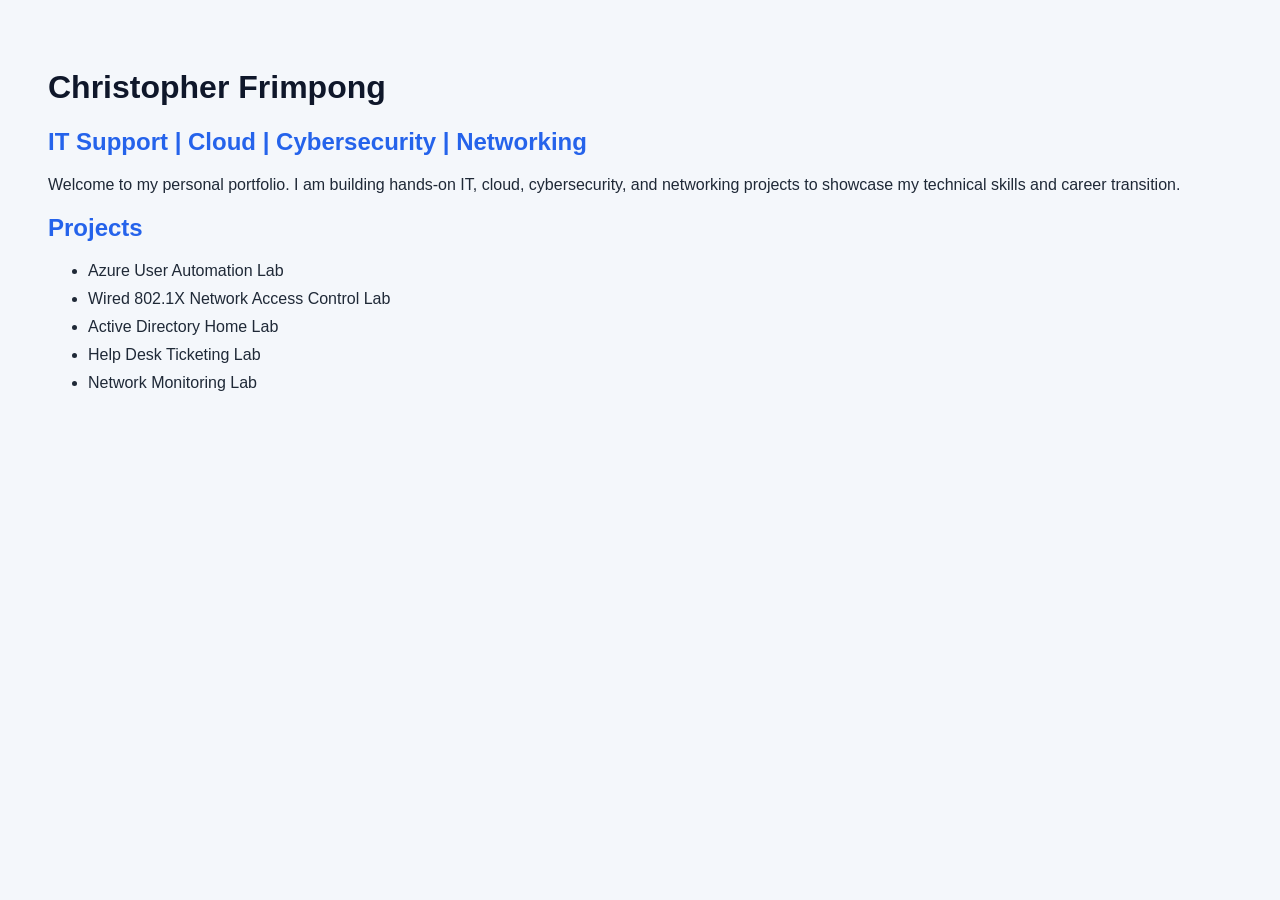
==== index.html @ eb7c1d93 "Initial portfolio website" ====
<!DOCTYPE html>
<html>
<head>
  <title>Christopher Frimpong | IT & Cybersecurity Portfolio</title>
  <link rel="stylesheet" href="style.css">
</head>
<body>
  <h1>Christopher Frimpong</h1>
  <h2>IT Support | Cloud | Cybersecurity | Networking</h2>

  <p>
    Welcome to my personal portfolio. I am building hands-on IT, cloud, cybersecurity,
    and networking projects to showcase my technical skills and career transition.
  </p>

  <h2>Projects</h2>

  <ul>
    <li>Azure User Automation Lab</li>
    <li>Wired 802.1X Network Access Control Lab</li>
    <li>Active Directory Home Lab</li>
    <li>Help Desk Ticketing Lab</li>
    <li>Network Monitoring Lab</li>
  </ul>
</body>
</html>
---- style.css ----
body {
  font-family: Arial, sans-serif;
  background: #f4f7fb;
  color: #1f2937;
  padding: 40px;
}

h1 {
  color: #0f172a;
}

h2 {
  color: #2563eb;
}

li {
  margin: 10px 0;
}
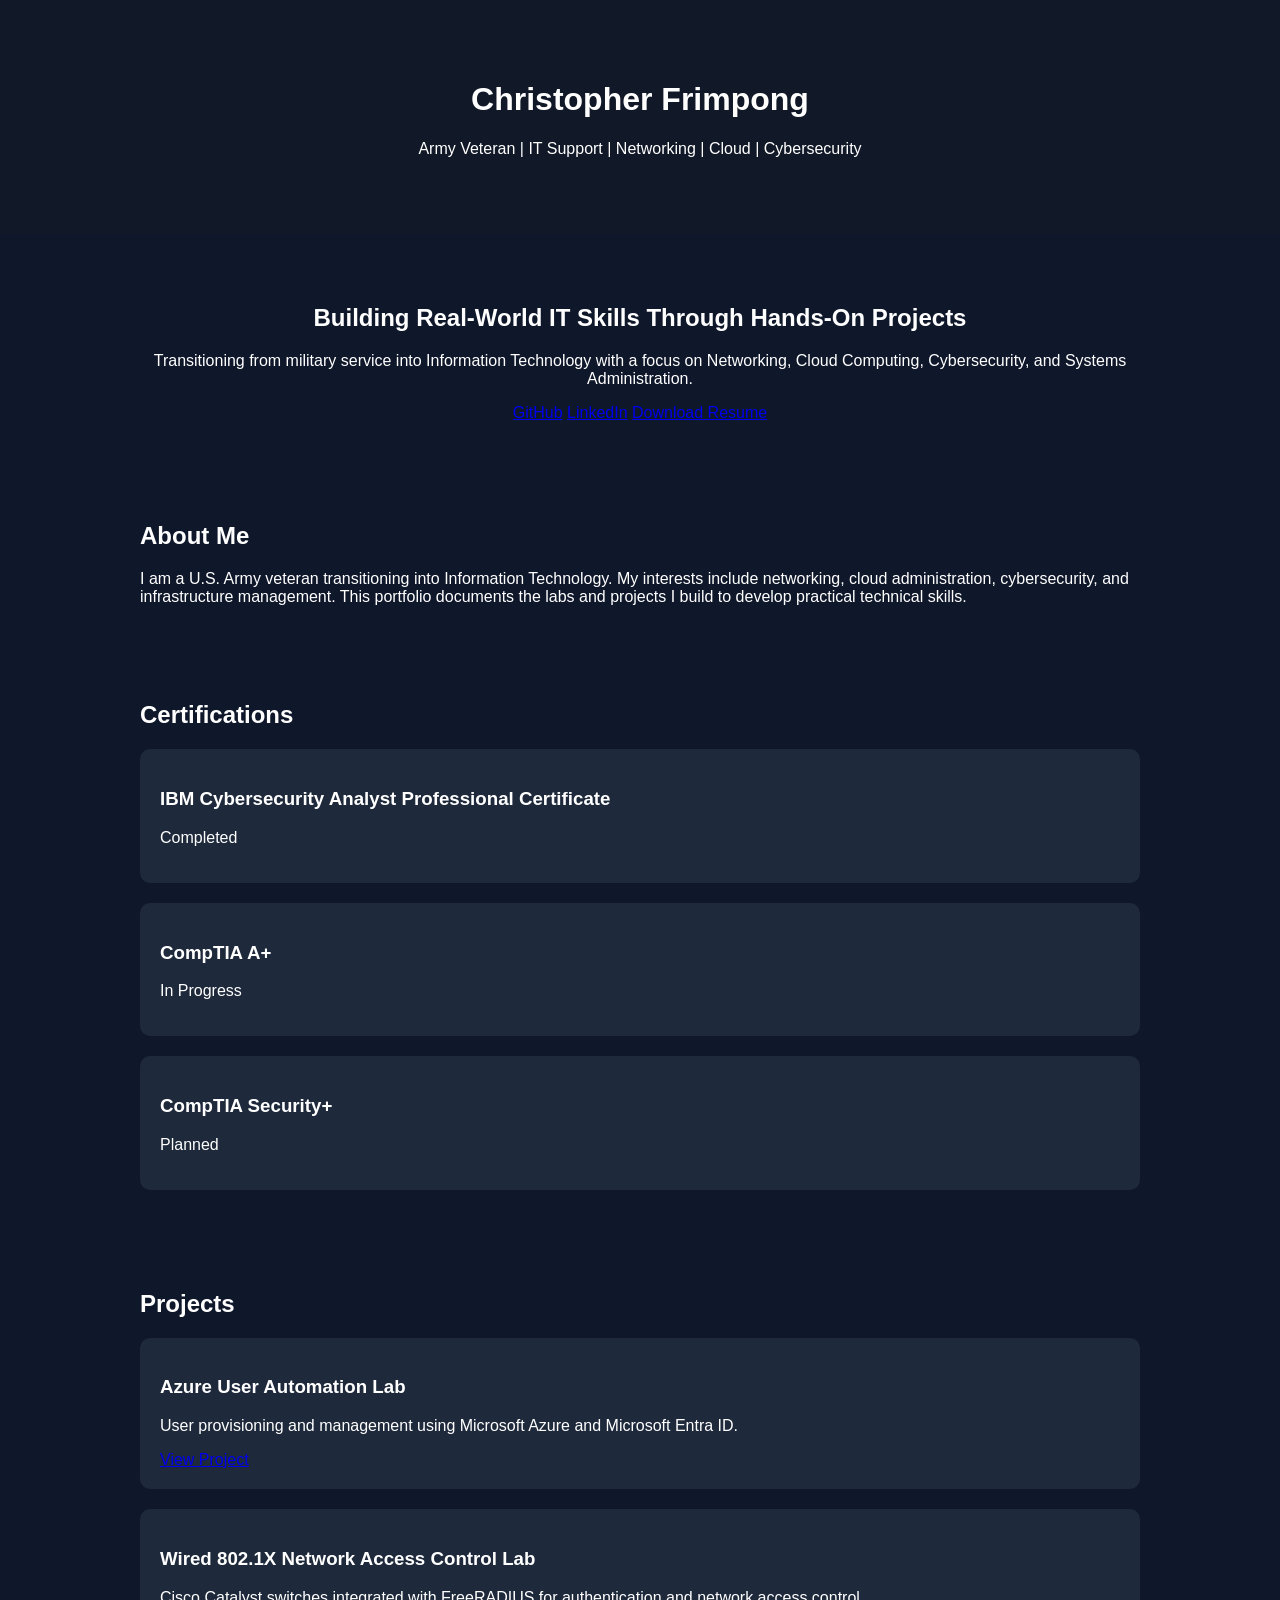
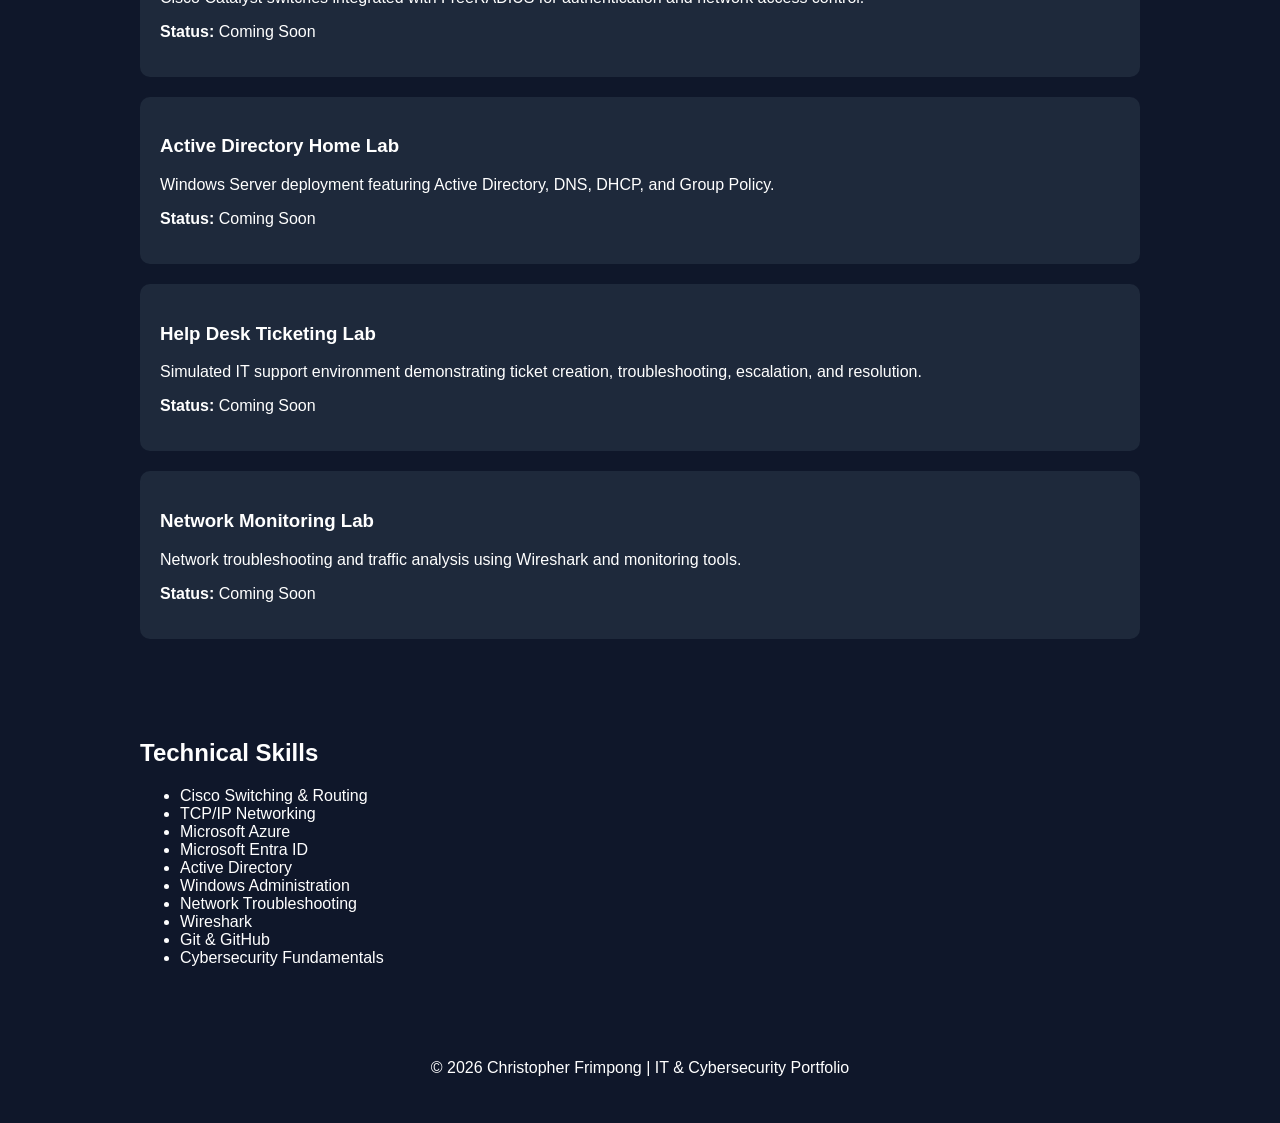
==== commit d6b006fe: "Add Azure User Automation project page" ====
--- a/index.html
+++ b/index.html
@@ -1,26 +1,129 @@
 <!DOCTYPE html>
-<html>
+<html lang="en">
 <head>
-  <title>Christopher Frimpong | IT & Cybersecurity Portfolio</title>
-  <link rel="stylesheet" href="style.css">
+    <meta charset="UTF-8">
+    <meta name="viewport" content="width=device-width, initial-scale=1.0">
+    <title>Christopher Frimpong | IT & Cybersecurity Portfolio</title>
+    <link rel="stylesheet" href="style.css">
 </head>
 <body>
-  <h1>Christopher Frimpong</h1>
-  <h2>IT Support | Cloud | Cybersecurity | Networking</h2>
 
-  <p>
-    Welcome to my personal portfolio. I am building hands-on IT, cloud, cybersecurity,
-    and networking projects to showcase my technical skills and career transition.
-  </p>
+    <header>
+        <h1>Christopher Frimpong</h1>
+        <p>Army Veteran | IT Support | Networking | Cloud | Cybersecurity</p>
+    </header>
 
-  <h2>Projects</h2>
+    <section class="hero">
+        <h2>Building Real-World IT Skills Through Hands-On Projects</h2>
+        <p>
+            Transitioning from military service into Information Technology with a focus on
+            Networking, Cloud Computing, Cybersecurity, and Systems Administration.
+        </p>
 
-  <ul>
-    <li>Azure User Automation Lab</li>
-    <li>Wired 802.1X Network Access Control Lab</li>
-    <li>Active Directory Home Lab</li>
-    <li>Help Desk Ticketing Lab</li>
-    <li>Network Monitoring Lab</li>
-  </ul>
+        <div class="buttons">
+            <a href="https://github.com/Kwamefrimpongc1" target="_blank">GitHub</a>
+            <a href="#">LinkedIn</a>
+            <a href="#">Download Resume</a>
+        </div>
+    </section>
+
+    <section>
+        <h2>About Me</h2>
+        <p>
+            I am a U.S. Army veteran transitioning into Information Technology.
+            My interests include networking, cloud administration, cybersecurity,
+            and infrastructure management. This portfolio documents the labs and
+            projects I build to develop practical technical skills.
+        </p>
+    </section>
+
+    <section>
+        <h2>Certifications</h2>
+
+        <div class="card">
+            <h3>IBM Cybersecurity Analyst Professional Certificate</h3>
+            <p>Completed</p>
+        </div>
+
+        <div class="card">
+            <h3>CompTIA A+</h3>
+            <p>In Progress</p>
+        </div>
+
+        <div class="card">
+            <h3>CompTIA Security+</h3>
+            <p>Planned</p>
+        </div>
+    </section>
+
+    <section>
+        <h2>Projects</h2>
+
+        <div class="card">
+            <h3>Azure User Automation Lab</h3>
+            <p>
+                User provisioning and management using Microsoft Azure and Microsoft Entra ID.
+            </p>
+            <a href="projects/azure-user-automation.html">View Project</a>
+        </div>
+
+        <div class="card">
+            <h3>Wired 802.1X Network Access Control Lab</h3>
+            <p>
+                Cisco Catalyst switches integrated with FreeRADIUS for authentication
+                and network access control.
+            </p>
+            <p><strong>Status:</strong> Coming Soon</p>
+        </div>
+
+        <div class="card">
+            <h3>Active Directory Home Lab</h3>
+            <p>
+                Windows Server deployment featuring Active Directory, DNS,
+                DHCP, and Group Policy.
+            </p>
+            <p><strong>Status:</strong> Coming Soon</p>
+        </div>
+
+        <div class="card">
+            <h3>Help Desk Ticketing Lab</h3>
+            <p>
+                Simulated IT support environment demonstrating ticket
+                creation, troubleshooting, escalation, and resolution.
+            </p>
+            <p><strong>Status:</strong> Coming Soon</p>
+        </div>
+
+        <div class="card">
+            <h3>Network Monitoring Lab</h3>
+            <p>
+                Network troubleshooting and traffic analysis using Wireshark
+                and monitoring tools.
+            </p>
+            <p><strong>Status:</strong> Coming Soon</p>
+        </div>
+    </section>
+
+    <section>
+        <h2>Technical Skills</h2>
+
+        <ul>
+            <li>Cisco Switching & Routing</li>
+            <li>TCP/IP Networking</li>
+            <li>Microsoft Azure</li>
+            <li>Microsoft Entra ID</li>
+            <li>Active Directory</li>
+            <li>Windows Administration</li>
+            <li>Network Troubleshooting</li>
+            <li>Wireshark</li>
+            <li>Git & GitHub</li>
+            <li>Cybersecurity Fundamentals</li>
+        </ul>
+    </section>
+
+    <footer>
+        <p>© 2026 Christopher Frimpong | IT & Cybersecurity Portfolio</p>
+    </footer>
+
 </body>
-</html>
+</html>
--- a/style.css
+++ b/style.css
@@ -1,18 +1,35 @@
 body {
+  margin: 0;
   font-family: Arial, sans-serif;
-  background: #f4f7fb;
-  color: #1f2937;
-  padding: 40px;
+  background: #0f172a;
+  color: white;
 }
 
-h1 {
-  color: #0f172a;
+header {
+  text-align: center;
+  padding: 60px 20px;
+  background: #111827;
 }
 
-h2 {
-  color: #2563eb;
+.hero {
+  text-align: center;
+  padding: 50px 20px;
 }
 
-li {
-  margin: 10px 0;
+section {
+  max-width: 1000px;
+  margin: auto;
+  padding: 30px;
+}
+
+.card {
+  background: #1e293b;
+  padding: 20px;
+  margin: 20px 0;
+  border-radius: 10px;
+}
+
+footer {
+  text-align: center;
+  padding: 30px;
 }
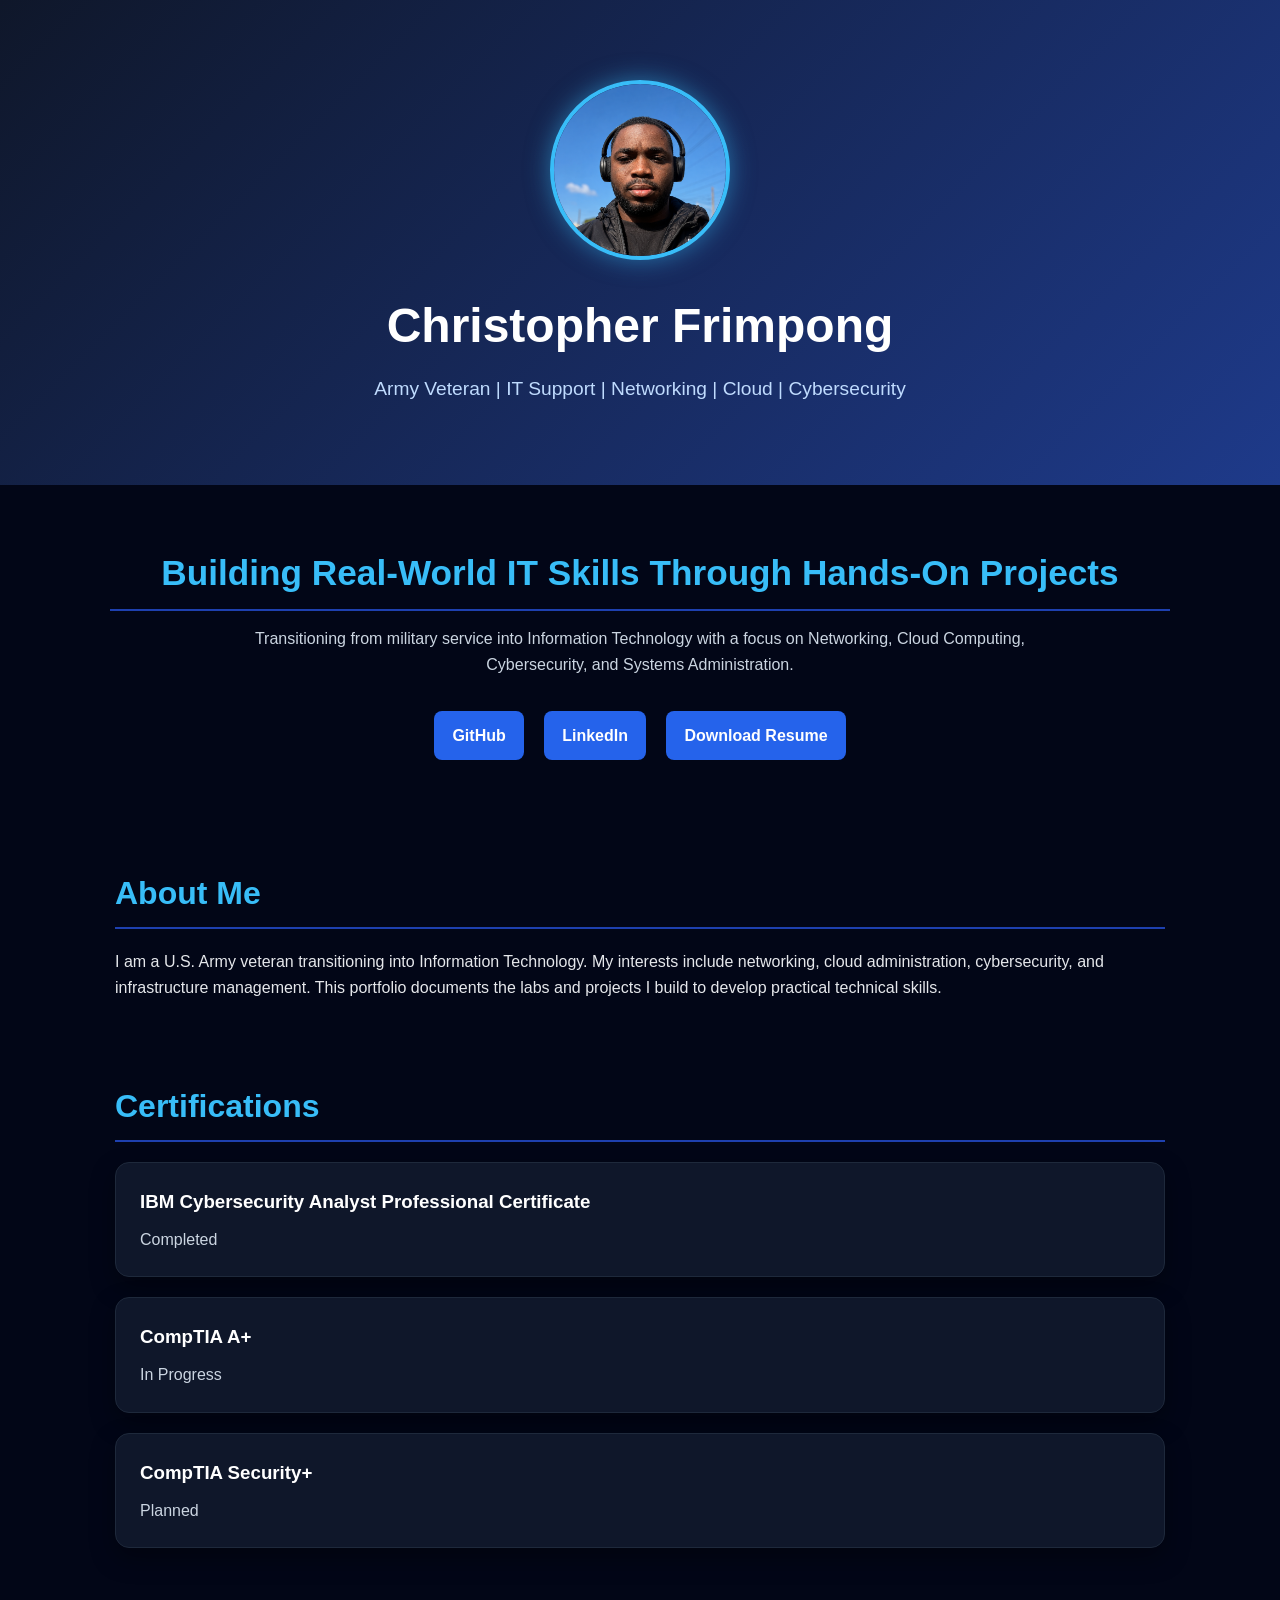
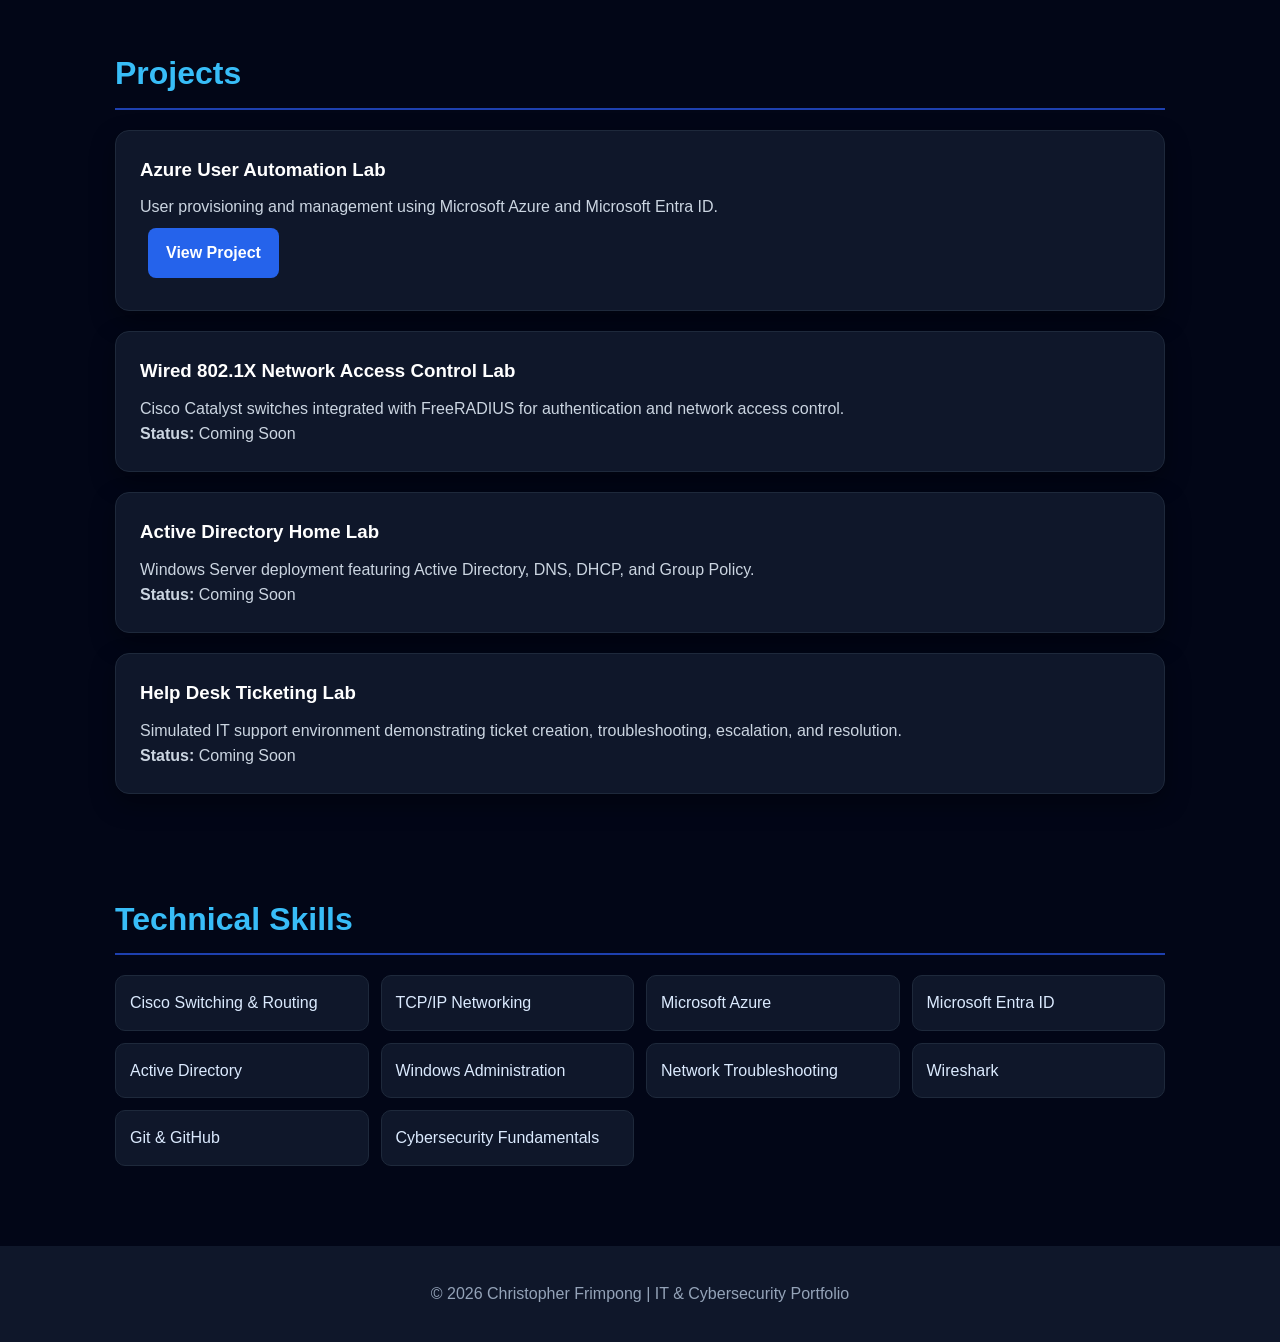
==== commit 7732f3ec: "Add profile photo to portfolio" ====
--- a/index.html
+++ b/index.html
@@ -8,122 +8,102 @@
 </head>
 <body>
 
-    <header>
-        <h1>Christopher Frimpong</h1>
-        <p>Army Veteran | IT Support | Networking | Cloud | Cybersecurity</p>
-    </header>
+<header>
+    <img src="images/profile.jpg" alt="Christopher Frimpong" class="profile-pic">
+    <h1>Christopher Frimpong</h1>
+    <p>Army Veteran | IT Support | Networking | Cloud | Cybersecurity</p>
+</header>
 
-    <section class="hero">
-        <h2>Building Real-World IT Skills Through Hands-On Projects</h2>
-        <p>
-            Transitioning from military service into Information Technology with a focus on
-            Networking, Cloud Computing, Cybersecurity, and Systems Administration.
-        </p>
+<section class="hero">
+    <h2>Building Real-World IT Skills Through Hands-On Projects</h2>
+    <p>
+        Transitioning from military service into Information Technology with a focus on
+        Networking, Cloud Computing, Cybersecurity, and Systems Administration.
+    </p>
 
-        <div class="buttons">
-            <a href="https://github.com/Kwamefrimpongc1" target="_blank">GitHub</a>
-            <a href="#">LinkedIn</a>
-            <a href="#">Download Resume</a>
-        </div>
-    </section>
+    <div class="buttons">
+        <a href="https://github.com/Kwamefrimpongc1" target="_blank">GitHub</a>
+        <a href="#">LinkedIn</a>
+        <a href="#">Download Resume</a>
+    </div>
+</section>
 
-    <section>
-        <h2>About Me</h2>
-        <p>
-            I am a U.S. Army veteran transitioning into Information Technology.
-            My interests include networking, cloud administration, cybersecurity,
-            and infrastructure management. This portfolio documents the labs and
-            projects I build to develop practical technical skills.
-        </p>
-    </section>
+<section>
+    <h2>About Me</h2>
+    <p>
+        I am a U.S. Army veteran transitioning into Information Technology.
+        My interests include networking, cloud administration, cybersecurity,
+        and infrastructure management. This portfolio documents the labs and
+        projects I build to develop practical technical skills.
+    </p>
+</section>
 
-    <section>
-        <h2>Certifications</h2>
+<section>
+    <h2>Certifications</h2>
 
-        <div class="card">
-            <h3>IBM Cybersecurity Analyst Professional Certificate</h3>
-            <p>Completed</p>
-        </div>
+    <div class="card">
+        <h3>IBM Cybersecurity Analyst Professional Certificate</h3>
+        <p>Completed</p>
+    </div>
 
-        <div class="card">
-            <h3>CompTIA A+</h3>
-            <p>In Progress</p>
-        </div>
+    <div class="card">
+        <h3>CompTIA A+</h3>
+        <p>In Progress</p>
+    </div>
 
-        <div class="card">
-            <h3>CompTIA Security+</h3>
-            <p>Planned</p>
-        </div>
-    </section>
+    <div class="card">
+        <h3>CompTIA Security+</h3>
+        <p>Planned</p>
+    </div>
+</section>
 
-    <section>
-        <h2>Projects</h2>
+<section>
+    <h2>Projects</h2>
 
-        <div class="card">
-            <h3>Azure User Automation Lab</h3>
-            <p>
-                User provisioning and management using Microsoft Azure and Microsoft Entra ID.
-            </p>
-            <a href="projects/azure-user-automation.html">View Project</a>
-        </div>
+    <div class="card">
+        <h3>Azure User Automation Lab</h3>
+        <p>User provisioning and management using Microsoft Azure and Microsoft Entra ID.</p>
+        <a href="projects/azure-user-automation.html">View Project</a>
+    </div>
 
-        <div class="card">
-            <h3>Wired 802.1X Network Access Control Lab</h3>
-            <p>
-                Cisco Catalyst switches integrated with FreeRADIUS for authentication
-                and network access control.
-            </p>
-            <p><strong>Status:</strong> Coming Soon</p>
-        </div>
+    <div class="card">
+        <h3>Wired 802.1X Network Access Control Lab</h3>
+        <p>Cisco Catalyst switches integrated with FreeRADIUS for authentication and network access control.</p>
+        <p><strong>Status:</strong> Coming Soon</p>
+    </div>
 
-        <div class="card">
-            <h3>Active Directory Home Lab</h3>
-            <p>
-                Windows Server deployment featuring Active Directory, DNS,
-                DHCP, and Group Policy.
-            </p>
-            <p><strong>Status:</strong> Coming Soon</p>
-        </div>
+    <div class="card">
+        <h3>Active Directory Home Lab</h3>
+        <p>Windows Server deployment featuring Active Directory, DNS, DHCP, and Group Policy.</p>
+        <p><strong>Status:</strong> Coming Soon</p>
+    </div>
 
-        <div class="card">
-            <h3>Help Desk Ticketing Lab</h3>
-            <p>
-                Simulated IT support environment demonstrating ticket
-                creation, troubleshooting, escalation, and resolution.
-            </p>
-            <p><strong>Status:</strong> Coming Soon</p>
-        </div>
+    <div class="card">
+        <h3>Help Desk Ticketing Lab</h3>
+        <p>Simulated IT support environment demonstrating ticket creation, troubleshooting, escalation, and resolution.</p>
+        <p><strong>Status:</strong> Coming Soon</p>
+    </div>
+</section>
 
-        <div class="card">
-            <h3>Network Monitoring Lab</h3>
-            <p>
-                Network troubleshooting and traffic analysis using Wireshark
-                and monitoring tools.
-            </p>
-            <p><strong>Status:</strong> Coming Soon</p>
-        </div>
-    </section>
+<section>
+    <h2>Technical Skills</h2>
+    <ul>
+        <li>Cisco Switching & Routing</li>
+        <li>TCP/IP Networking</li>
+        <li>Microsoft Azure</li>
+        <li>Microsoft Entra ID</li>
+        <li>Active Directory</li>
+        <li>Windows Administration</li>
+        <li>Network Troubleshooting</li>
+        <li>Wireshark</li>
+        <li>Git & GitHub</li>
+        <li>Cybersecurity Fundamentals</li>
+    </ul>
+</section>
 
-    <section>
-        <h2>Technical Skills</h2>
-
-        <ul>
-            <li>Cisco Switching & Routing</li>
-            <li>TCP/IP Networking</li>
-            <li>Microsoft Azure</li>
-            <li>Microsoft Entra ID</li>
-            <li>Active Directory</li>
-            <li>Windows Administration</li>
-            <li>Network Troubleshooting</li>
-            <li>Wireshark</li>
-            <li>Git & GitHub</li>
-            <li>Cybersecurity Fundamentals</li>
-        </ul>
-    </section>
-
-    <footer>
-        <p>© 2026 Christopher Frimpong | IT & Cybersecurity Portfolio</p>
-    </footer>
+<footer>
+    <p>© 2026 Christopher Frimpong | IT & Cybersecurity Portfolio</p>
+</footer>
 
 </body>
 </html>
--- a/style.css
+++ b/style.css
@@ -1,35 +1,136 @@
+* {
+    margin: 0;
+    padding: 0;
+    box-sizing: border-box;
+}
+
 body {
-  margin: 0;
-  font-family: Arial, sans-serif;
-  background: #0f172a;
-  color: white;
+    font-family: Arial, Helvetica, sans-serif;
+    background: #020617;
+    color: #e5e7eb;
+    line-height: 1.6;
 }
 
 header {
-  text-align: center;
-  padding: 60px 20px;
-  background: #111827;
+    text-align: center;
+    padding: 80px 20px;
+    background: linear-gradient(135deg, #0f172a, #1e3a8a);
+}
+
+.profile-pic {
+    width: 180px;
+    height: 180px;
+    border-radius: 50%;
+    object-fit: cover;
+    border: 4px solid #38bdf8;
+    margin-bottom: 20px;
+    box-shadow: 0 0 25px rgba(56, 189, 248, 0.5);
+}
+
+header h1 {
+    font-size: 3rem;
+    margin-bottom: 10px;
+    color: #ffffff;
+}
+
+header p {
+    font-size: 1.2rem;
+    color: #bfdbfe;
 }
 
 .hero {
-  text-align: center;
-  padding: 50px 20px;
+    text-align: center;
+    padding: 60px 20px;
+}
+
+.hero h2 {
+    font-size: 2.2rem;
+    margin-bottom: 15px;
+    color: #38bdf8;
+}
+
+.hero p {
+    max-width: 800px;
+    margin: 0 auto 25px;
+    color: #cbd5e1;
+}
+
+.buttons {
+    margin-top: 25px;
+}
+
+.buttons a,
+.card a {
+    display: inline-block;
+    margin: 8px;
+    padding: 12px 18px;
+    background: #2563eb;
+    color: white;
+    text-decoration: none;
+    border-radius: 8px;
+    font-weight: bold;
+}
+
+.buttons a:hover,
+.card a:hover {
+    background: #1d4ed8;
 }
 
 section {
-  max-width: 1000px;
-  margin: auto;
-  padding: 30px;
+    max-width: 1100px;
+    margin: auto;
+    padding: 40px 25px;
+}
+
+section h2 {
+    font-size: 2rem;
+    margin-bottom: 20px;
+    color: #38bdf8;
+    border-bottom: 2px solid #1e40af;
+    padding-bottom: 8px;
 }
 
 .card {
-  background: #1e293b;
-  padding: 20px;
-  margin: 20px 0;
-  border-radius: 10px;
+    background: #0f172a;
+    border: 1px solid #1e293b;
+    border-radius: 14px;
+    padding: 24px;
+    margin: 20px 0;
+    box-shadow: 0 10px 25px rgba(0, 0, 0, 0.35);
+}
+
+.card:hover {
+    border-color: #38bdf8;
+}
+
+.card h3 {
+    color: #ffffff;
+    margin-bottom: 10px;
+}
+
+.card p {
+    color: #cbd5e1;
+}
+
+ul {
+    list-style: none;
+    display: grid;
+    grid-template-columns: repeat(auto-fit, minmax(220px, 1fr));
+    gap: 12px;
+}
+
+li {
+    background: #0f172a;
+    border: 1px solid #1e293b;
+    padding: 14px;
+    border-radius: 10px;
+    color: #dbeafe;
 }
 
 footer {
-  text-align: center;
-  padding: 30px;
+    text-align: center;
+    padding: 35px 20px;
+    background: #0f172a;
+    color: #94a3b8;
+    margin-top: 40px;
 }
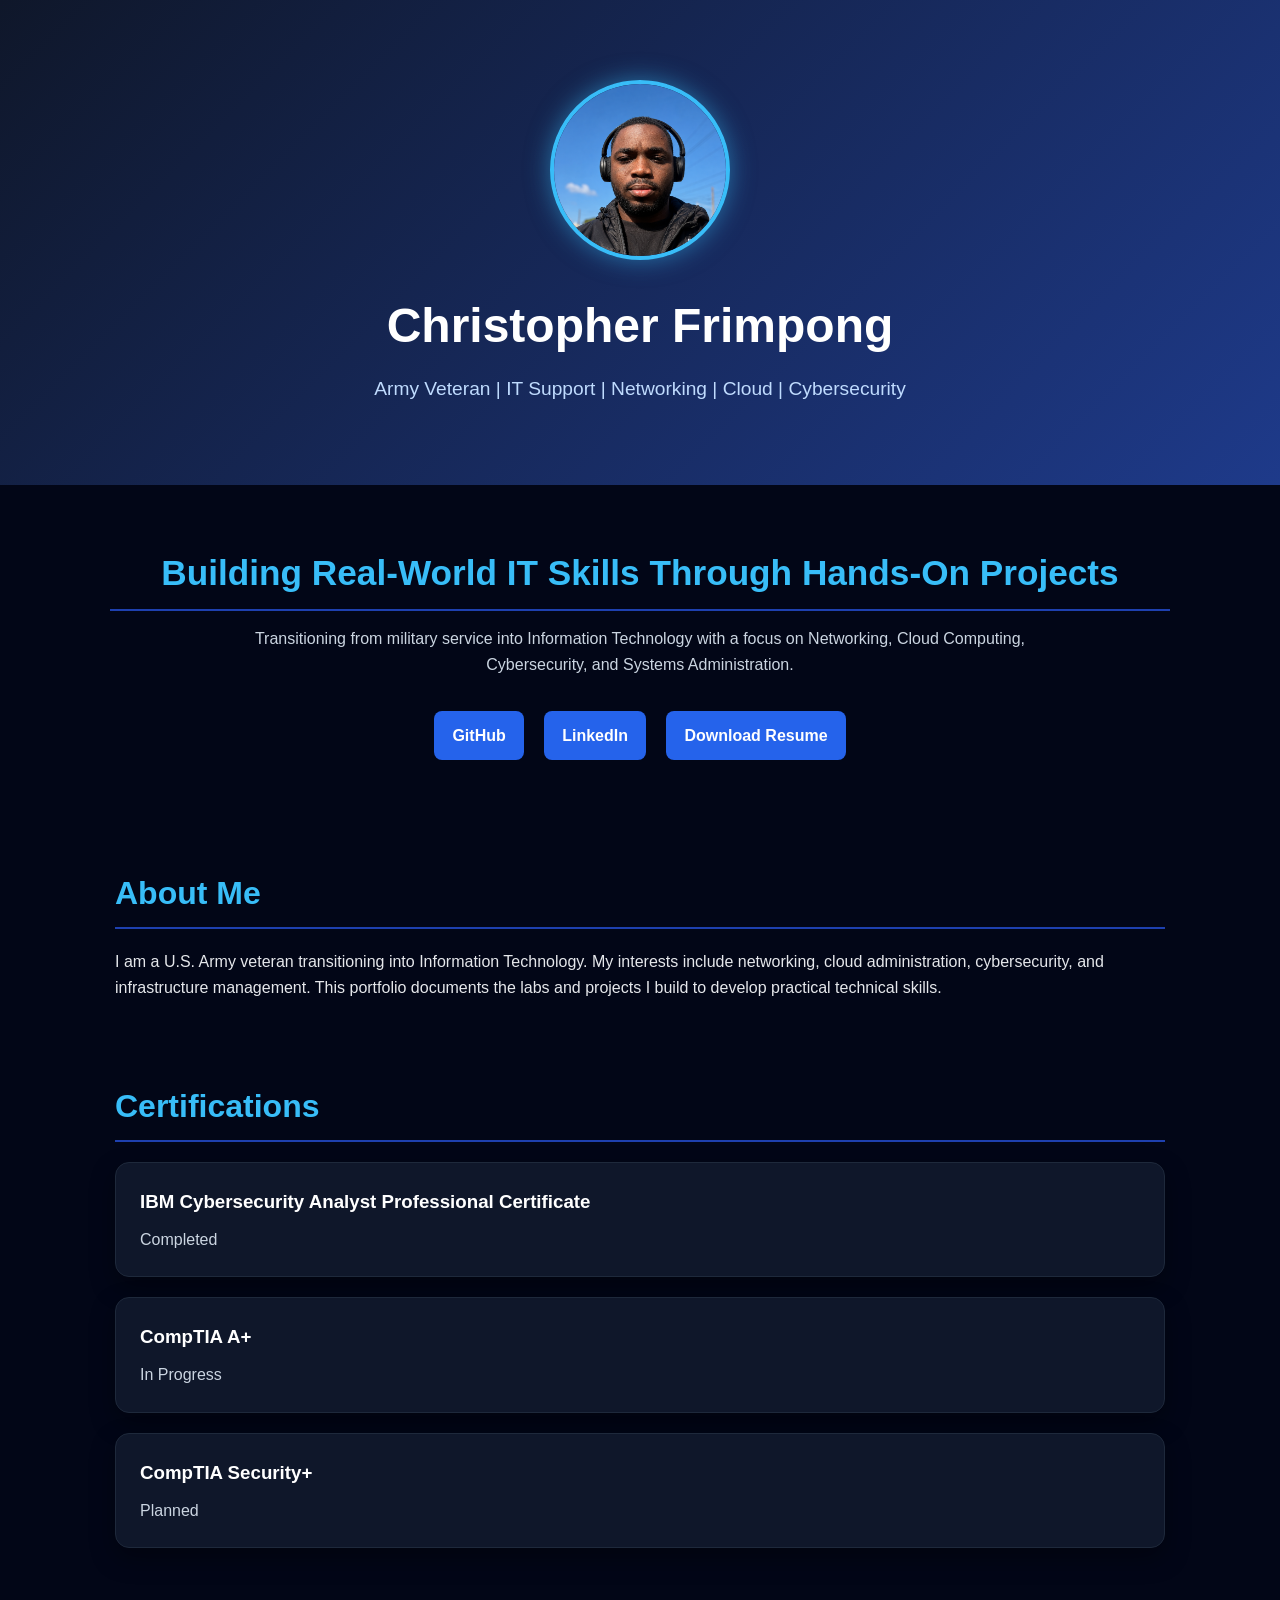
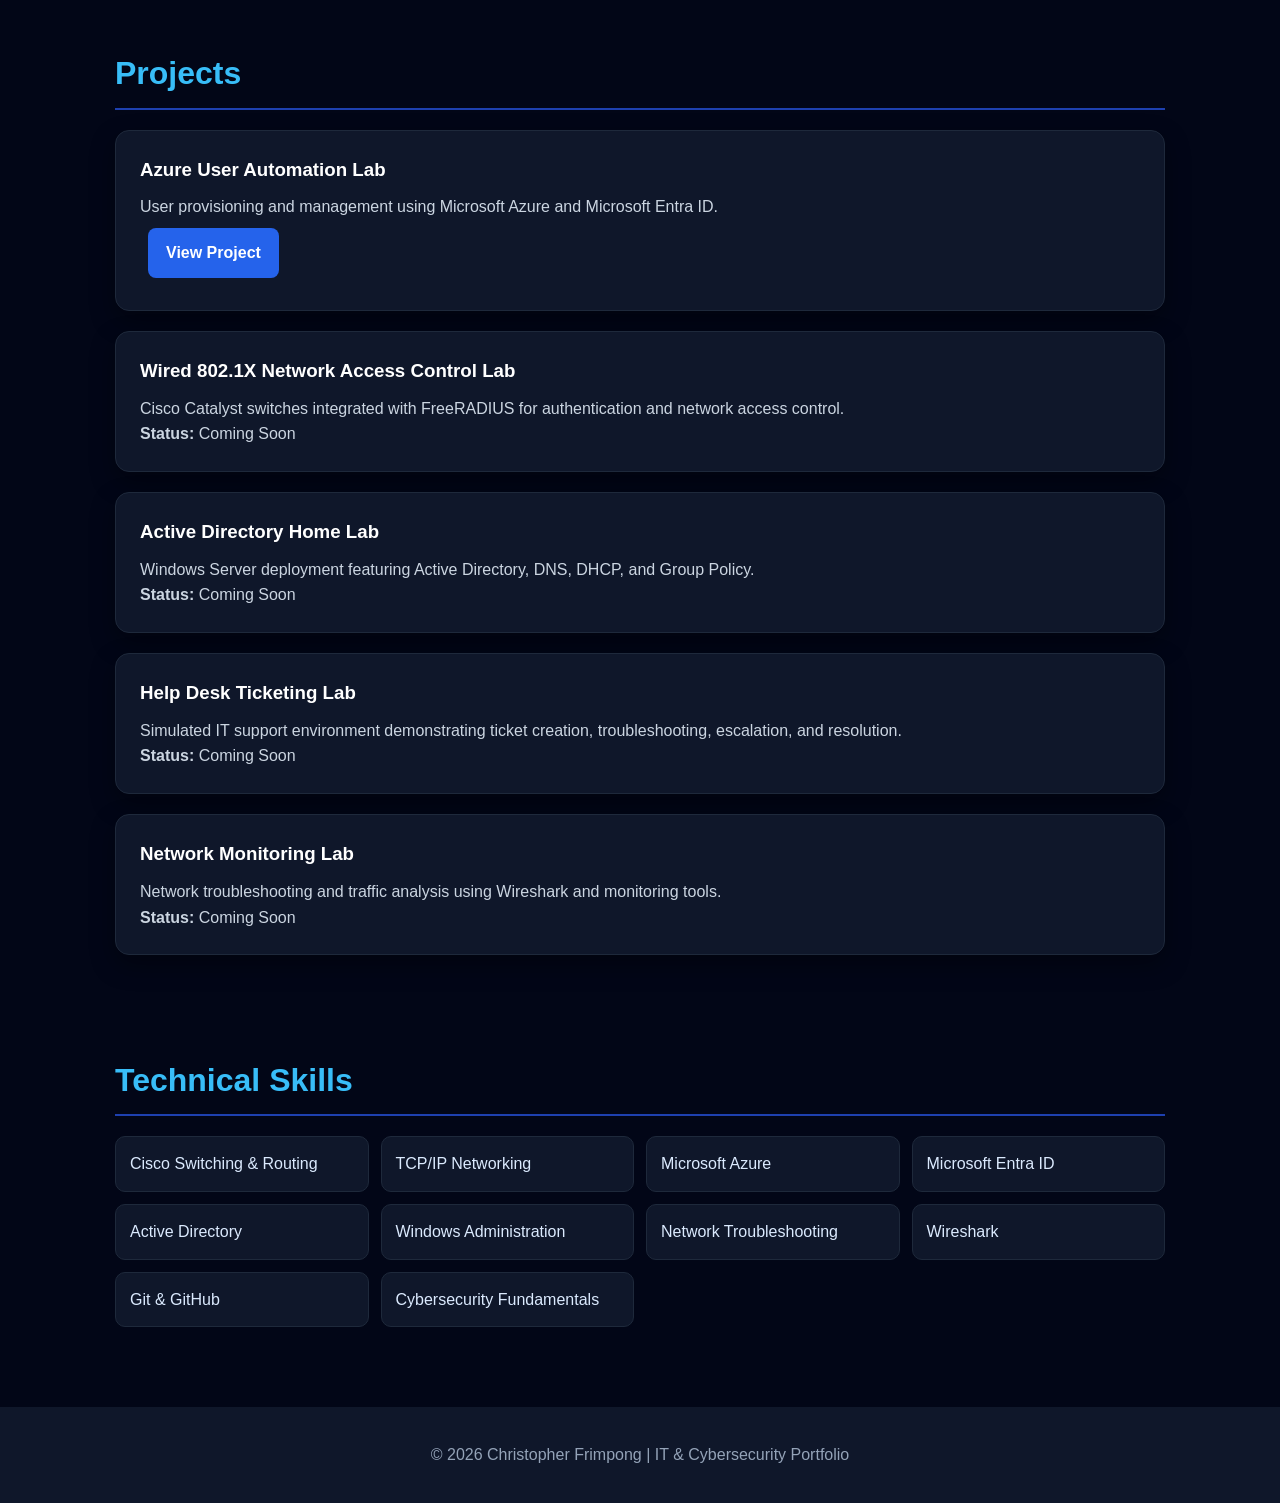
==== commit 3d3a35c8: "Fix resume download link" ====
--- a/index.html
+++ b/index.html
@@ -23,8 +23,8 @@
 
     <div class="buttons">
         <a href="https://github.com/Kwamefrimpongc1" target="_blank">GitHub</a>
-        <a href="#">LinkedIn</a>
-        <a href="#">Download Resume</a>
+        <a href="#" target="_blank">LinkedIn</a>
+        <a href="resume/Christopher_Frimpong_Resume1.pdf" target="_blank">Download Resume</a>
     </div>
 </section>
 
@@ -83,6 +83,12 @@
         <p>Simulated IT support environment demonstrating ticket creation, troubleshooting, escalation, and resolution.</p>
         <p><strong>Status:</strong> Coming Soon</p>
     </div>
+
+    <div class="card">
+        <h3>Network Monitoring Lab</h3>
+        <p>Network troubleshooting and traffic analysis using Wireshark and monitoring tools.</p>
+        <p><strong>Status:</strong> Coming Soon</p>
+    </div>
 </section>
 
 <section>
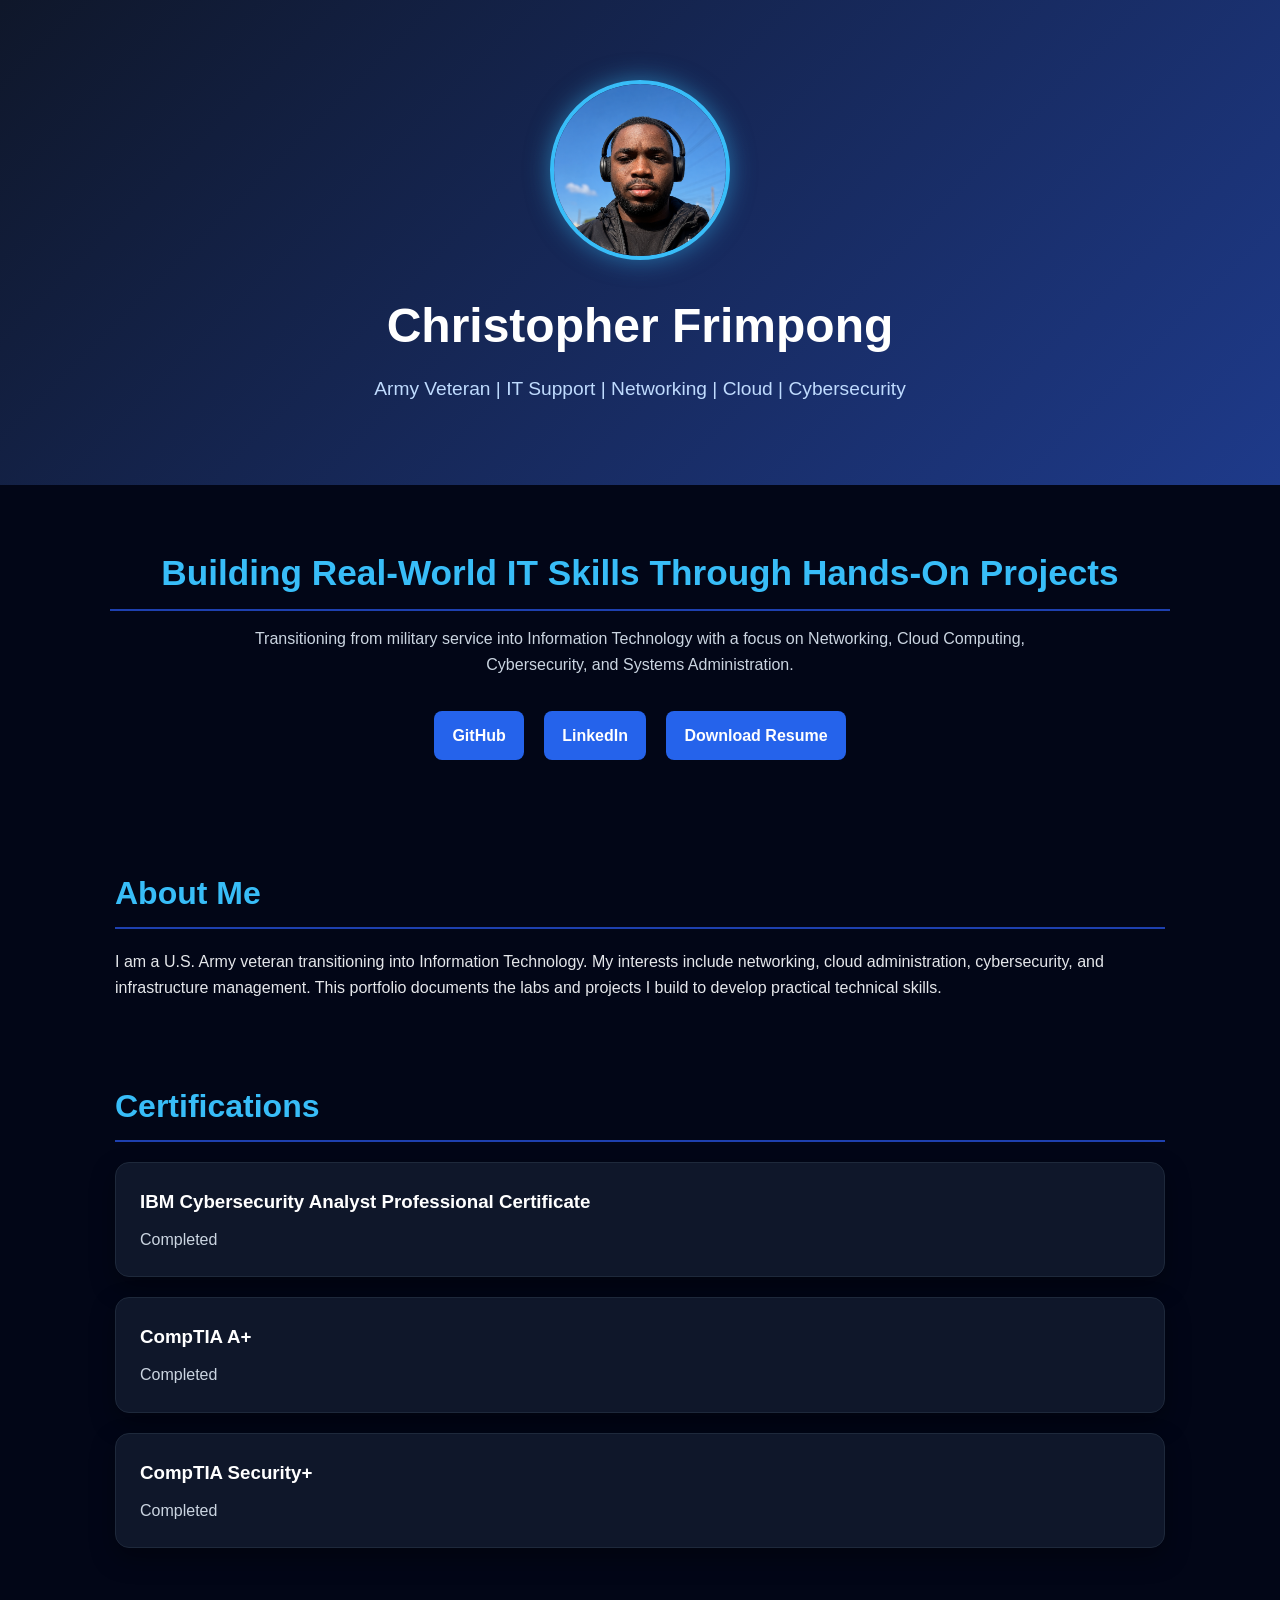
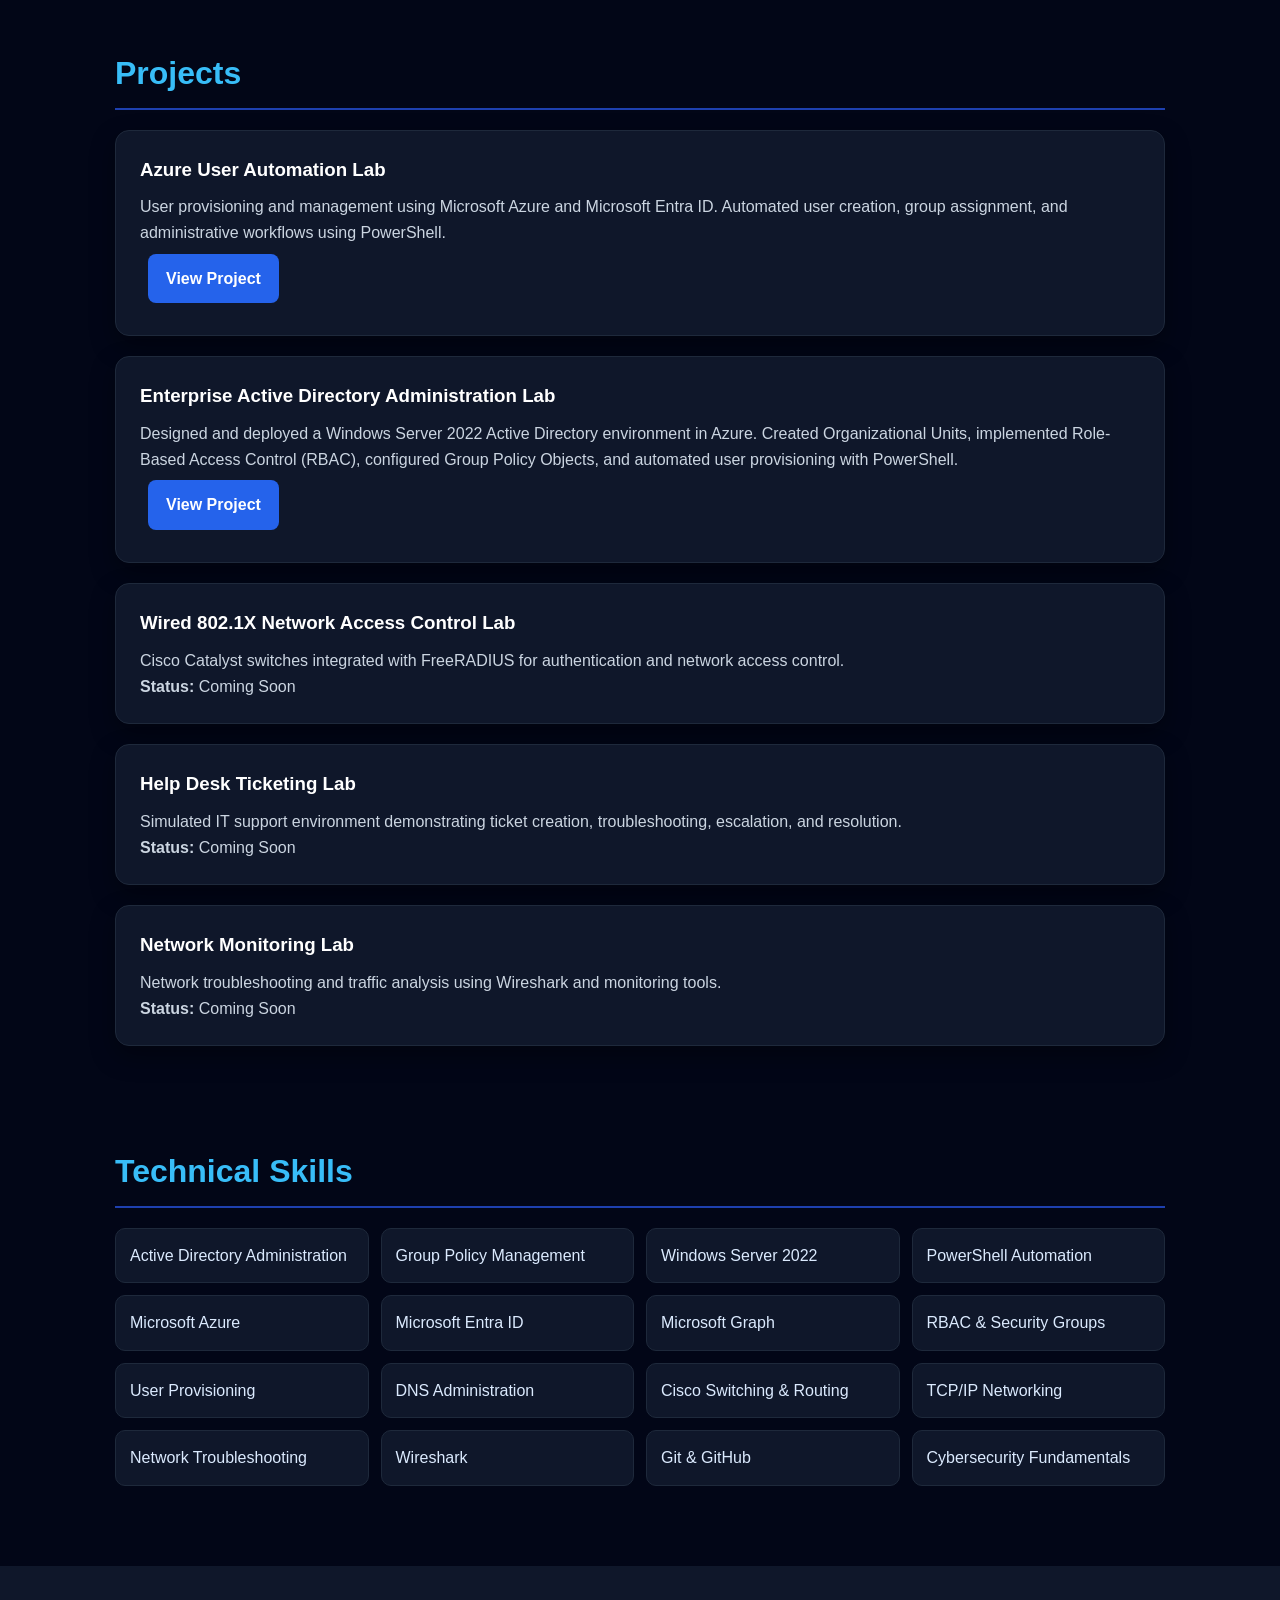
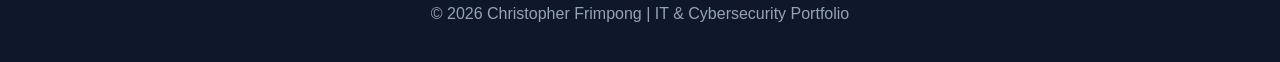
==== commit 50148b4c: "Revise project details and technical skills Updated project descriptions and statuses for clarity." ====
--- a/index.html
+++ b/index.html
@@ -48,12 +48,12 @@
 
     <div class="card">
         <h3>CompTIA A+</h3>
-        <p>In Progress</p>
+        <p>Completed</p>
     </div>
 
     <div class="card">
         <h3>CompTIA Security+</h3>
-        <p>Planned</p>
+        <p>Completed</p>
     </div>
 </section>
 
@@ -62,31 +62,47 @@
 
     <div class="card">
         <h3>Azure User Automation Lab</h3>
-        <p>User provisioning and management using Microsoft Azure and Microsoft Entra ID.</p>
+        <p>
+            User provisioning and management using Microsoft Azure and Microsoft Entra ID.
+            Automated user creation, group assignment, and administrative workflows using PowerShell.
+        </p>
         <a href="projects/azure-user-automation.html">View Project</a>
     </div>
 
     <div class="card">
-        <h3>Wired 802.1X Network Access Control Lab</h3>
-        <p>Cisco Catalyst switches integrated with FreeRADIUS for authentication and network access control.</p>
-        <p><strong>Status:</strong> Coming Soon</p>
+        <h3>Enterprise Active Directory Administration Lab</h3>
+        <p>
+            Designed and deployed a Windows Server 2022 Active Directory environment in Azure.
+            Created Organizational Units, implemented Role-Based Access Control (RBAC),
+            configured Group Policy Objects, and automated user provisioning with PowerShell.
+        </p>
+        <a href="projects/active-directory-lab.html">View Project</a>
     </div>
 
     <div class="card">
-        <h3>Active Directory Home Lab</h3>
-        <p>Windows Server deployment featuring Active Directory, DNS, DHCP, and Group Policy.</p>
+        <h3>Wired 802.1X Network Access Control Lab</h3>
+        <p>
+            Cisco Catalyst switches integrated with FreeRADIUS for authentication and
+            network access control.
+        </p>
         <p><strong>Status:</strong> Coming Soon</p>
     </div>
 
     <div class="card">
         <h3>Help Desk Ticketing Lab</h3>
-        <p>Simulated IT support environment demonstrating ticket creation, troubleshooting, escalation, and resolution.</p>
+        <p>
+            Simulated IT support environment demonstrating ticket creation,
+            troubleshooting, escalation, and resolution.
+        </p>
         <p><strong>Status:</strong> Coming Soon</p>
     </div>
 
     <div class="card">
         <h3>Network Monitoring Lab</h3>
-        <p>Network troubleshooting and traffic analysis using Wireshark and monitoring tools.</p>
+        <p>
+            Network troubleshooting and traffic analysis using Wireshark
+            and monitoring tools.
+        </p>
         <p><strong>Status:</strong> Coming Soon</p>
     </div>
 </section>
@@ -94,12 +110,18 @@
 <section>
     <h2>Technical Skills</h2>
     <ul>
+        <li>Active Directory Administration</li>
+        <li>Group Policy Management</li>
+        <li>Windows Server 2022</li>
+        <li>PowerShell Automation</li>
+        <li>Microsoft Azure</li>
+        <li>Microsoft Entra ID</li>
+        <li>Microsoft Graph</li>
+        <li>RBAC & Security Groups</li>
+        <li>User Provisioning</li>
+        <li>DNS Administration</li>
         <li>Cisco Switching & Routing</li>
         <li>TCP/IP Networking</li>
-        <li>Microsoft Azure</li>
-        <li>Microsoft Entra ID</li>
-        <li>Active Directory</li>
-        <li>Windows Administration</li>
         <li>Network Troubleshooting</li>
         <li>Wireshark</li>
         <li>Git & GitHub</li>
@@ -112,4 +134,4 @@
 </footer>
 
 </body>
-</html>+</html>
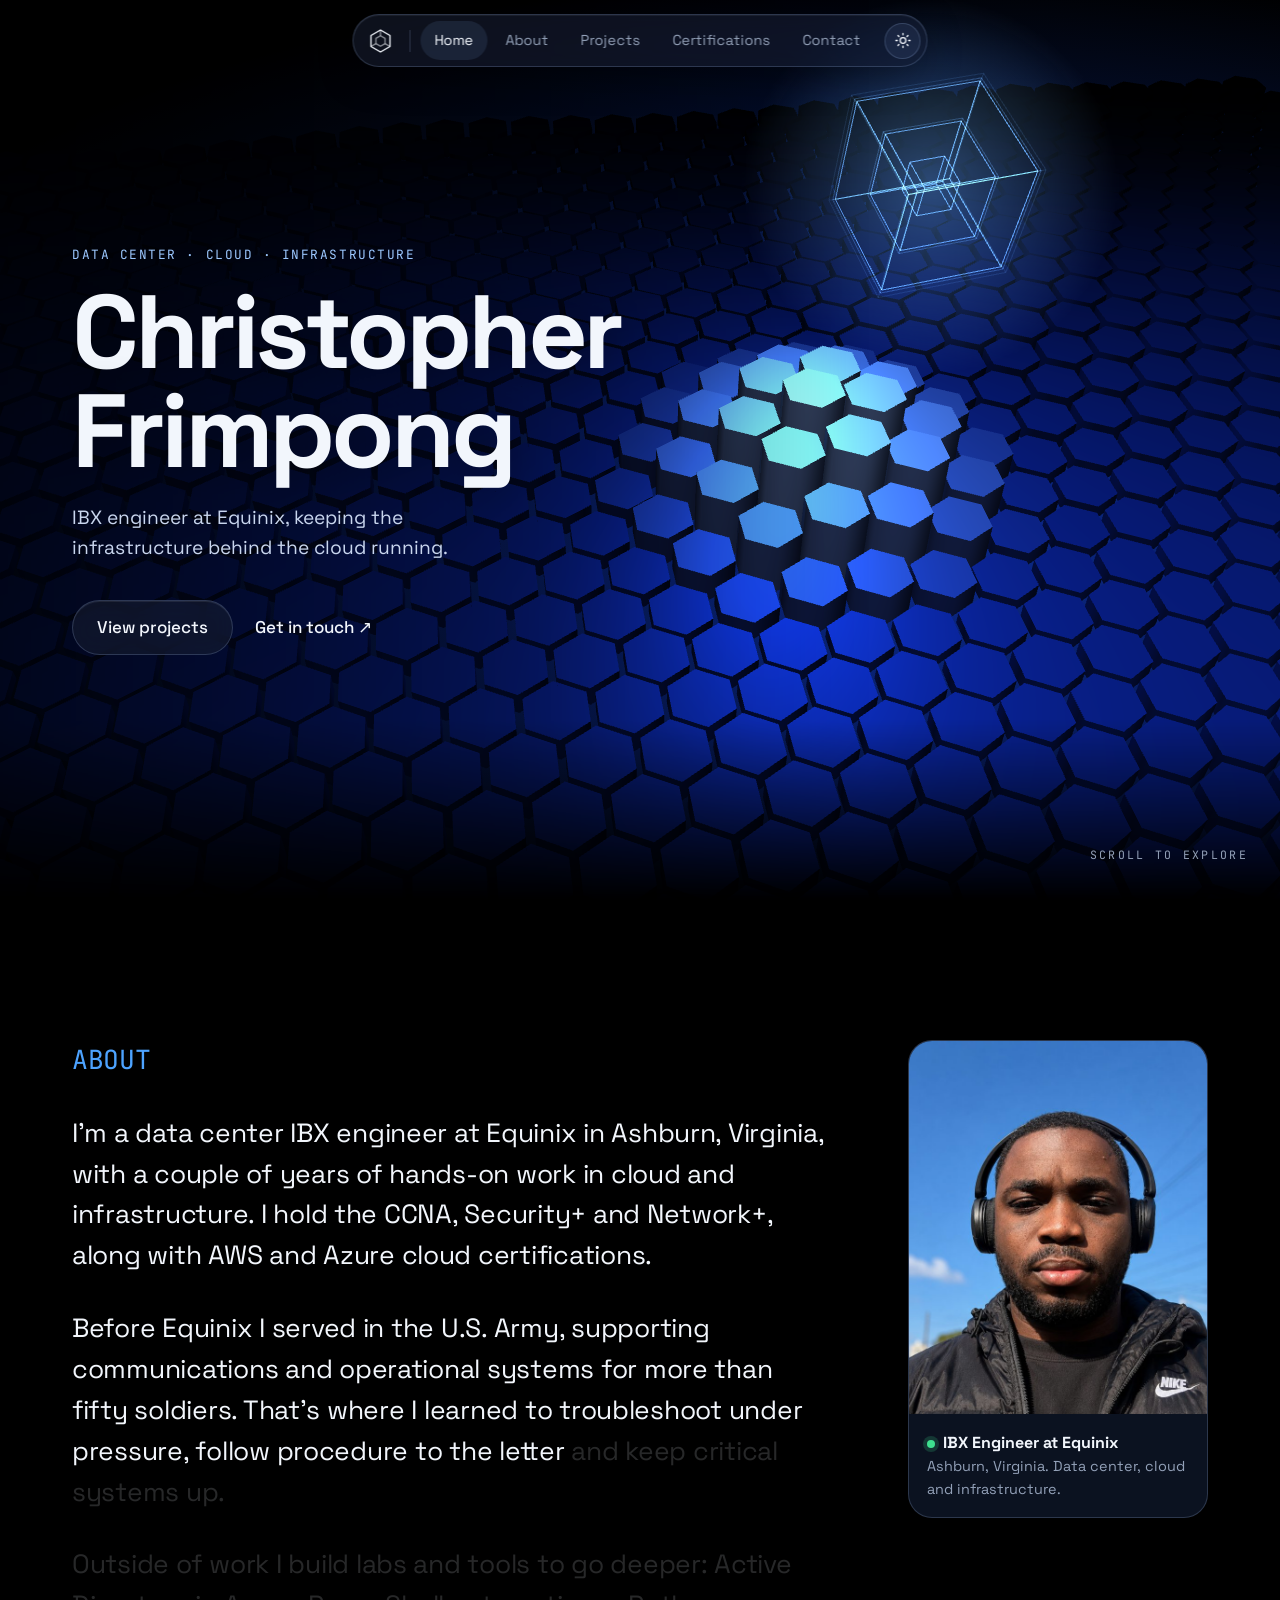
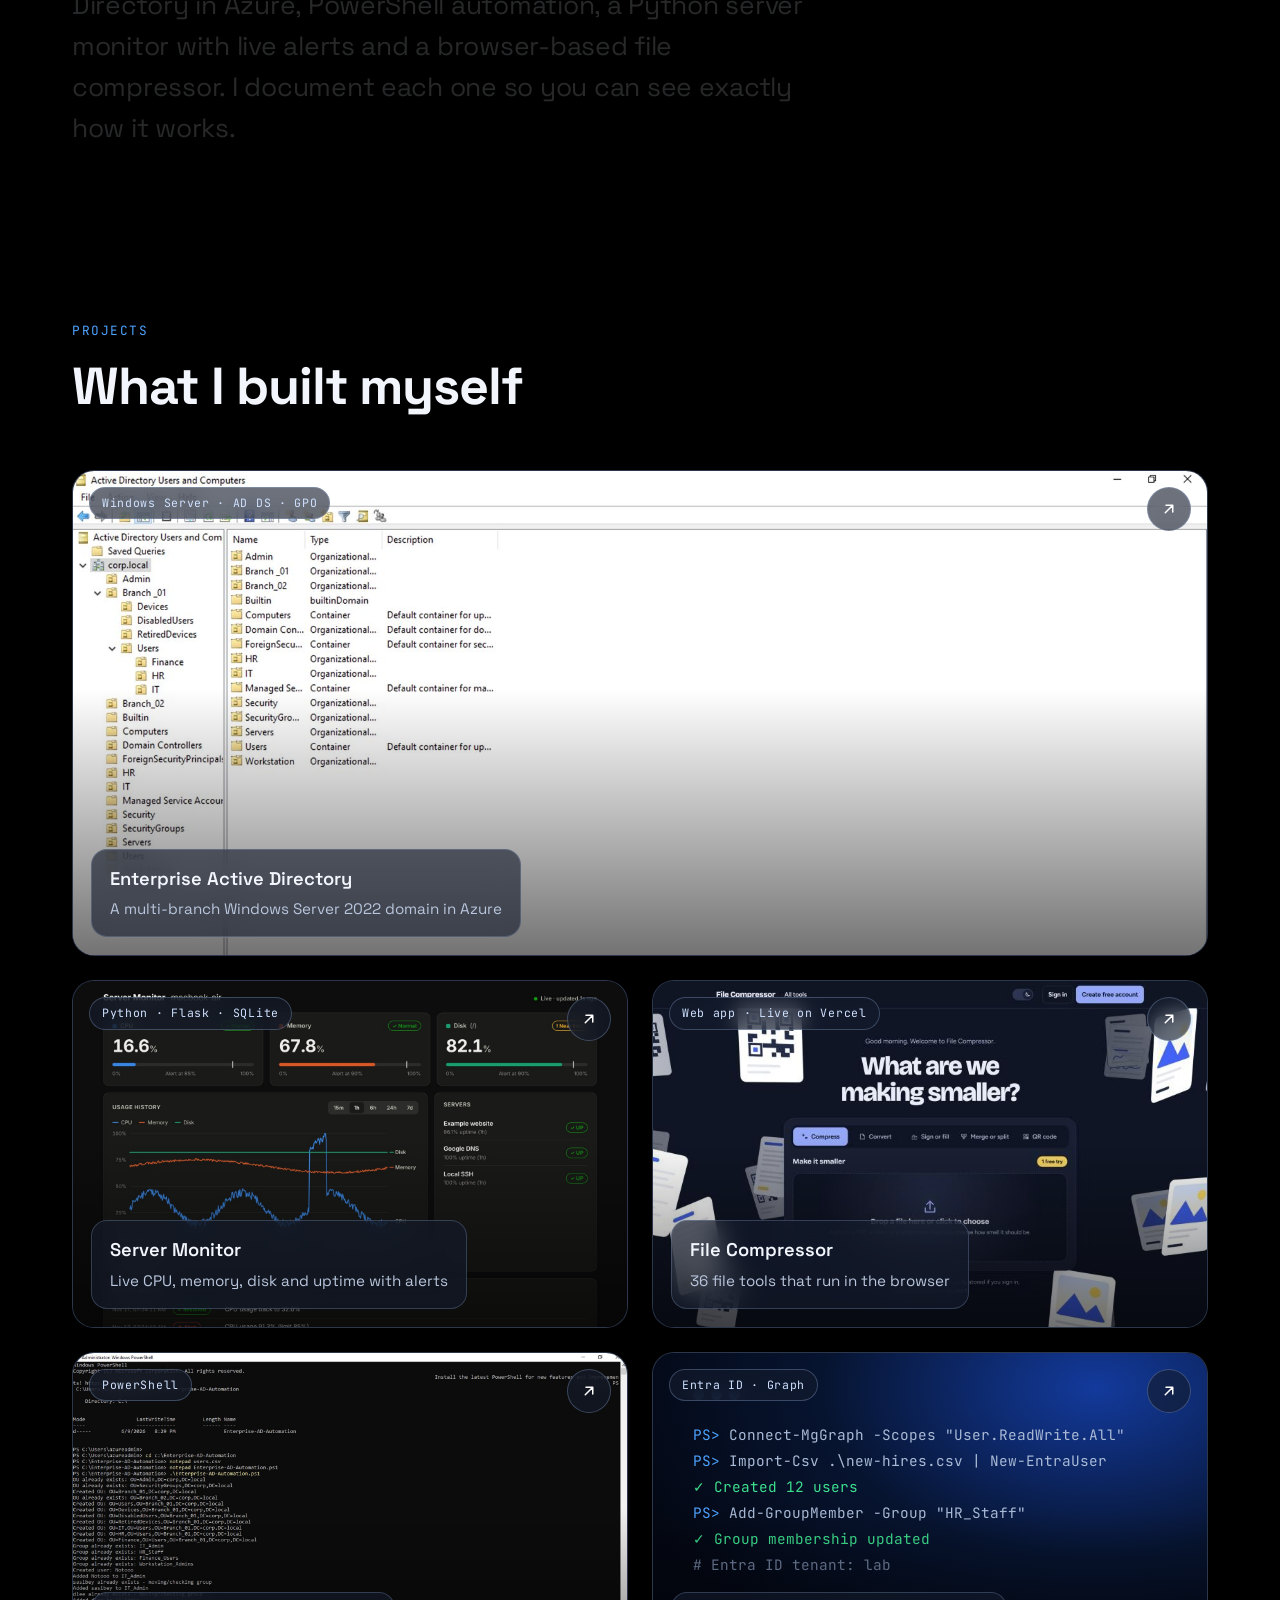
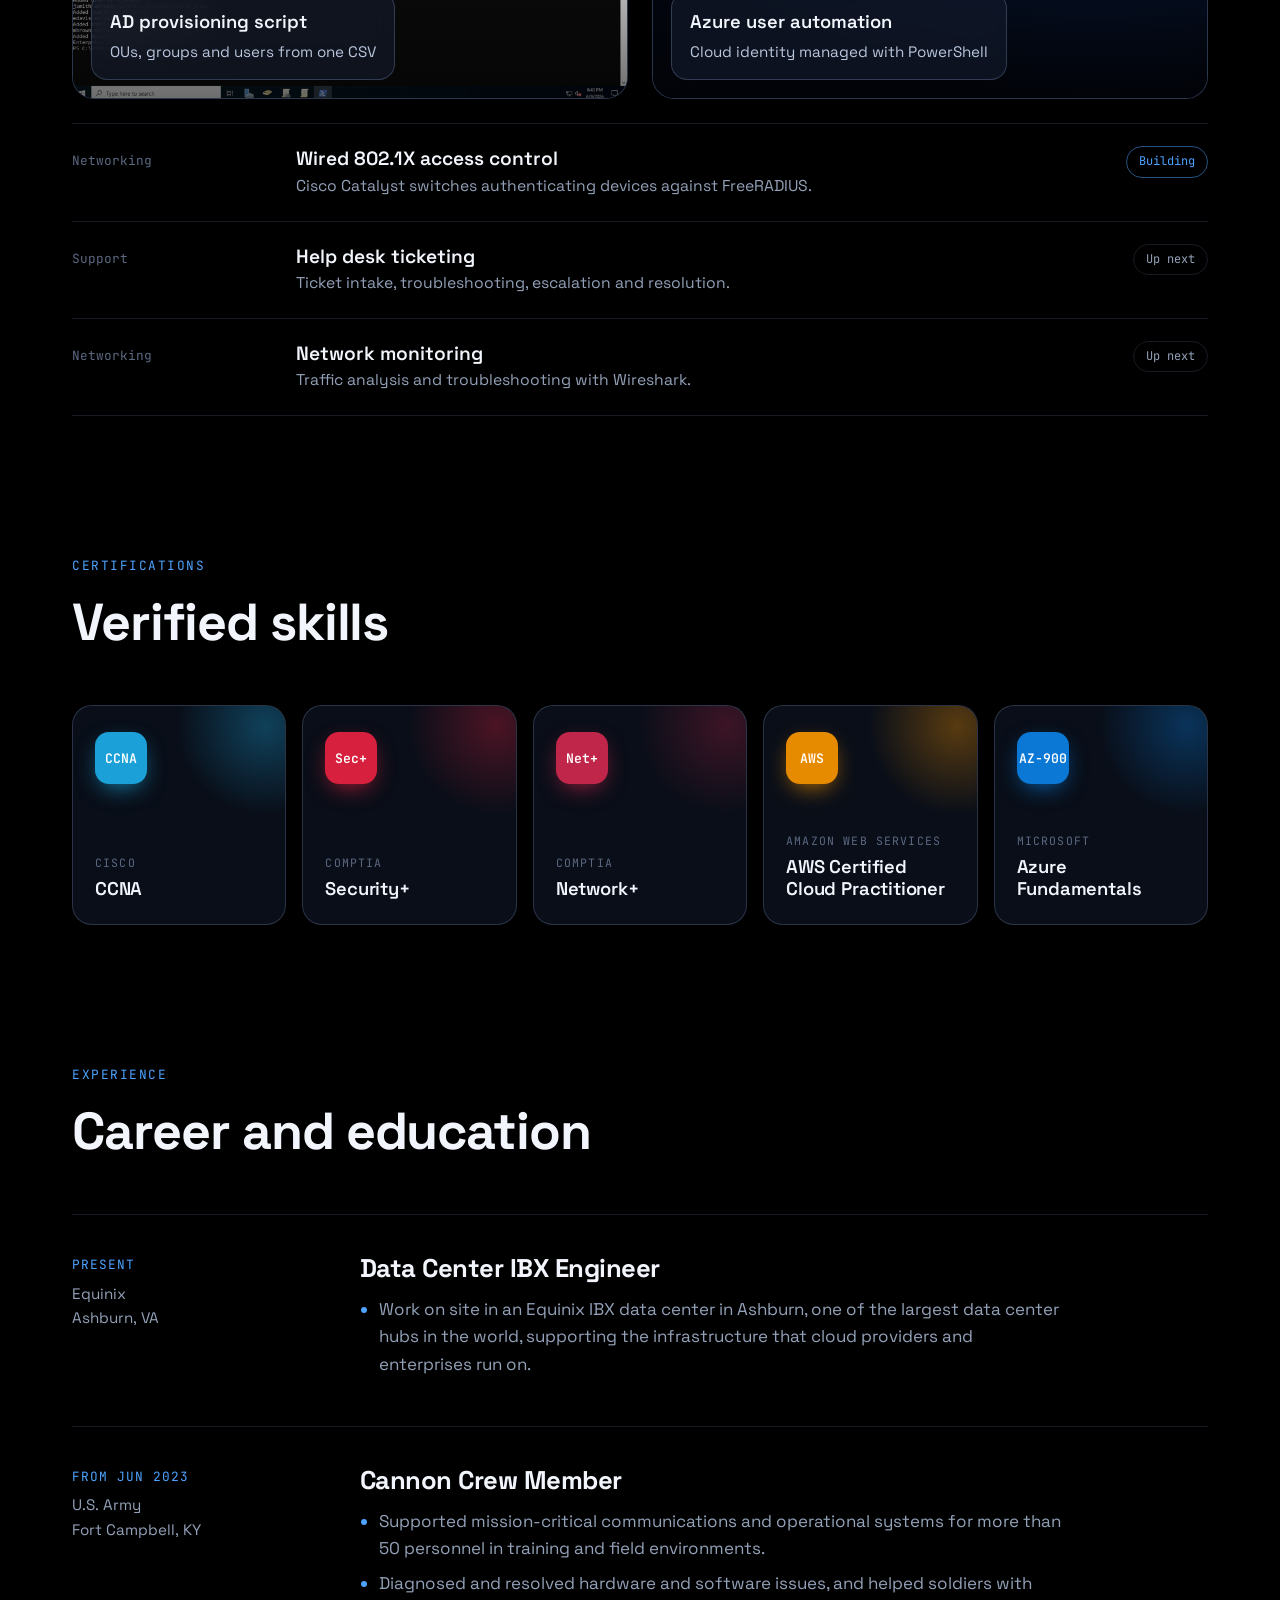
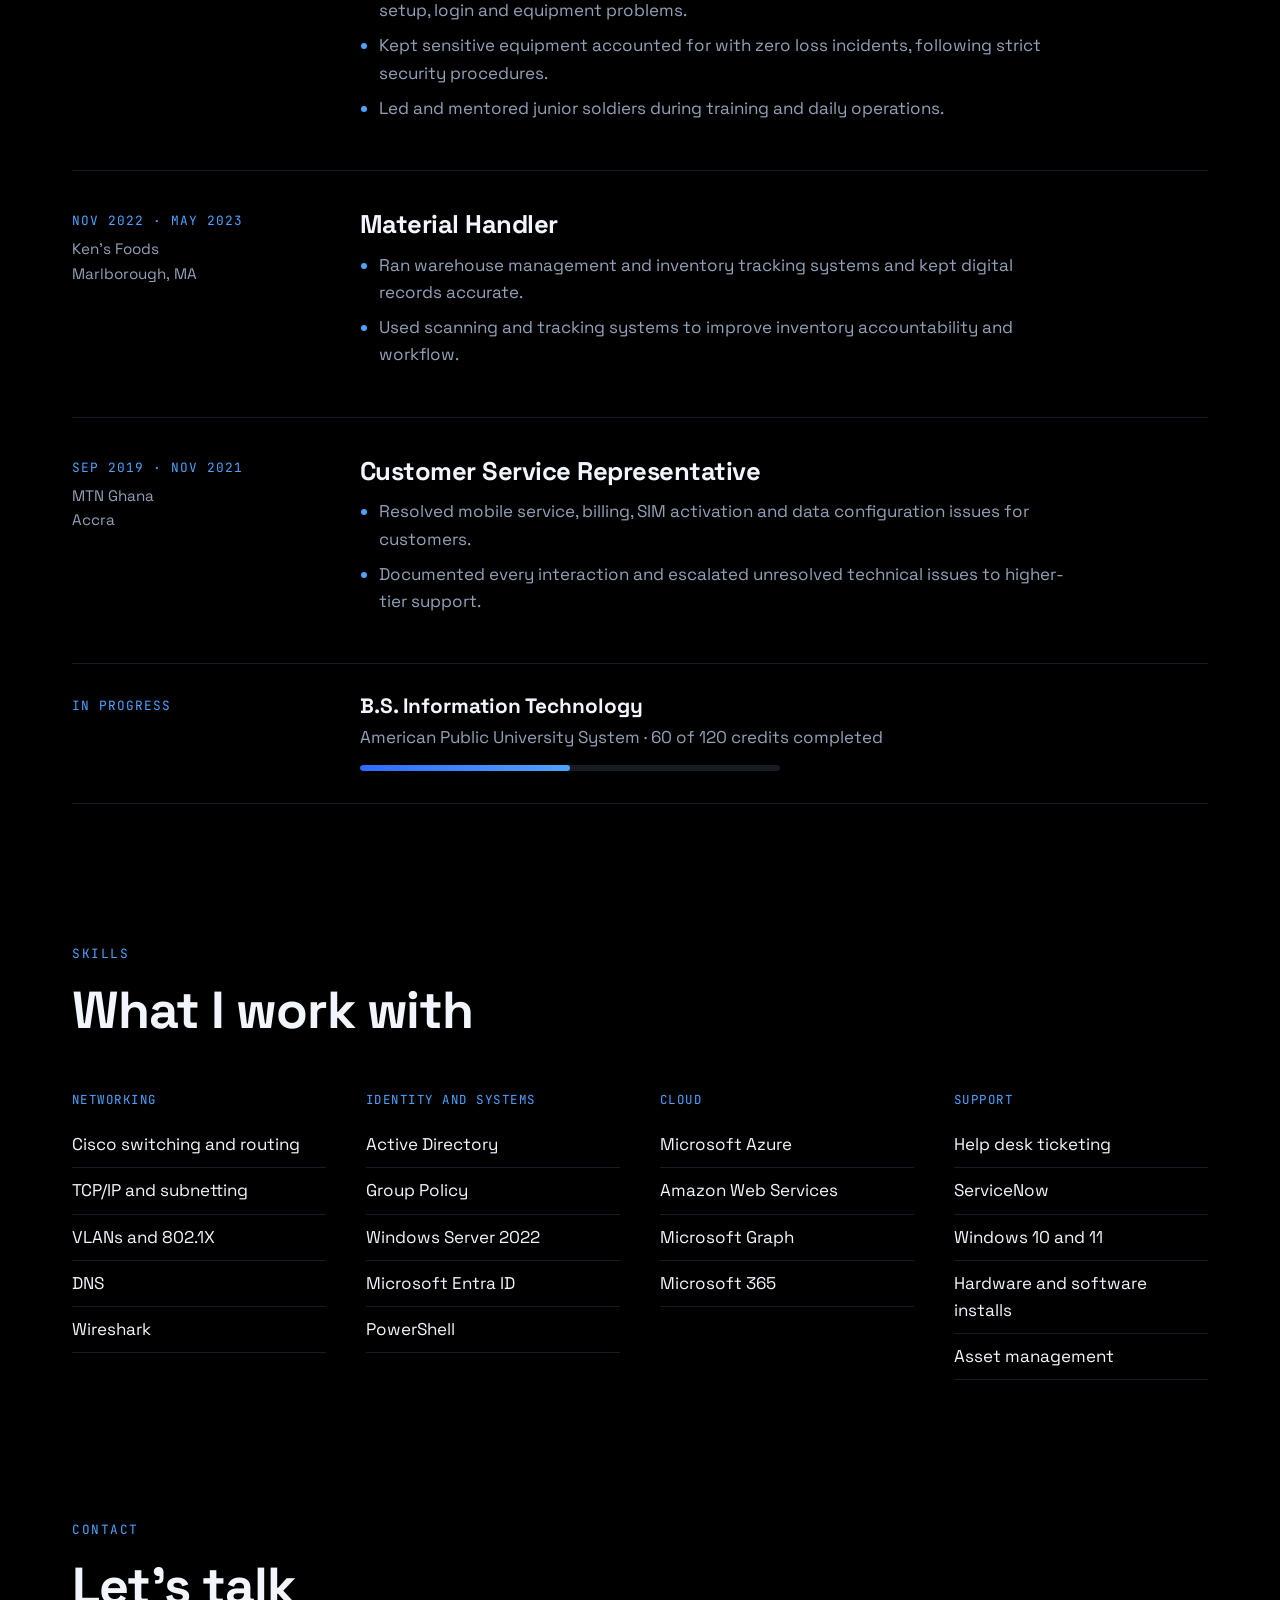
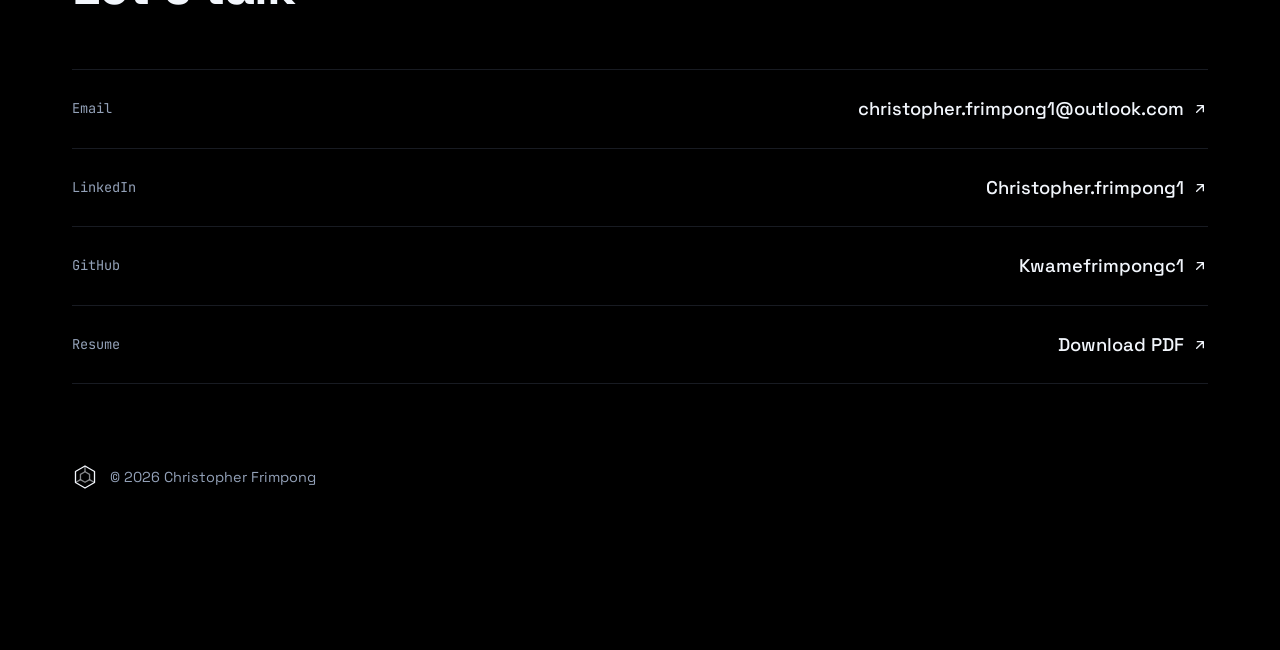
==== commit ab99fc25: "Redesign portfolio: 3D hero, new projects, Equinix role" ====
--- a/index.html
+++ b/index.html
@@ -1,137 +1,217 @@
 <!DOCTYPE html>
-<html lang="en">
+<html lang="en" data-theme="dark">
 <head>
     <meta charset="UTF-8">
     <meta name="viewport" content="width=device-width, initial-scale=1.0">
-    <title>Christopher Frimpong | IT & Cybersecurity Portfolio</title>
+    <title>Christopher Frimpong | Data Center, Cloud and Infrastructure</title>
+    <meta name="description" content="Data center IBX engineer at Equinix in Ashburn, VA, working in cloud and infrastructure. U.S. Army veteran. CCNA, Security+, Network+, AWS and Azure certified.">
+    <meta name="theme-color" content="#000000">
+    <script>try{var t=localStorage.getItem('cf-theme');if(t)document.documentElement.setAttribute('data-theme',t)}catch(e){}</script>
     <link rel="stylesheet" href="style.css">
 </head>
 <body>
-
-<header>
-    <img src="images/profile.jpg" alt="Christopher Frimpong" class="profile-pic">
-    <h1>Christopher Frimpong</h1>
-    <p>Army Veteran | IT Support | Networking | Cloud | Cybersecurity</p>
-</header>
-
-<section class="hero">
-    <h2>Building Real-World IT Skills Through Hands-On Projects</h2>
-    <p>
-        Transitioning from military service into Information Technology with a focus on
-        Networking, Cloud Computing, Cybersecurity, and Systems Administration.
-    </p>
-
-    <div class="buttons">
-        <a href="https://github.com/Kwamefrimpongc1" target="_blank">GitHub</a>
-        <a href="#" target="_blank">LinkedIn</a>
-        <a href="resume/Christopher_Frimpong_Resume1.pdf" target="_blank">Download Resume</a>
-    </div>
-</section>
-
-<section>
-    <h2>About Me</h2>
-    <p>
-        I am a U.S. Army veteran transitioning into Information Technology.
-        My interests include networking, cloud administration, cybersecurity,
-        and infrastructure management. This portfolio documents the labs and
-        projects I build to develop practical technical skills.
-    </p>
-</section>
-
-<section>
-    <h2>Certifications</h2>
-
-    <div class="card">
-        <h3>IBM Cybersecurity Analyst Professional Certificate</h3>
-        <p>Completed</p>
-    </div>
-
-    <div class="card">
-        <h3>CompTIA A+</h3>
-        <p>Completed</p>
-    </div>
-
-    <div class="card">
-        <h3>CompTIA Security+</h3>
-        <p>Completed</p>
-    </div>
-</section>
-
-<section>
-    <h2>Projects</h2>
-
-    <div class="card">
-        <h3>Azure User Automation Lab</h3>
-        <p>
-            User provisioning and management using Microsoft Azure and Microsoft Entra ID.
-            Automated user creation, group assignment, and administrative workflows using PowerShell.
-        </p>
-        <a href="projects/azure-user-automation.html">View Project</a>
-    </div>
-
-    <div class="card">
-        <h3>Enterprise Active Directory Administration Lab</h3>
-        <p>
-            Designed and deployed a Windows Server 2022 Active Directory environment in Azure.
-            Created Organizational Units, implemented Role-Based Access Control (RBAC),
-            configured Group Policy Objects, and automated user provisioning with PowerShell.
-        </p>
-        <a href="projects/active-directory-lab.html">View Project</a>
-    </div>
-
-    <div class="card">
-        <h3>Wired 802.1X Network Access Control Lab</h3>
-        <p>
-            Cisco Catalyst switches integrated with FreeRADIUS for authentication and
-            network access control.
-        </p>
-        <p><strong>Status:</strong> Coming Soon</p>
-    </div>
-
-    <div class="card">
-        <h3>Help Desk Ticketing Lab</h3>
-        <p>
-            Simulated IT support environment demonstrating ticket creation,
-            troubleshooting, escalation, and resolution.
-        </p>
-        <p><strong>Status:</strong> Coming Soon</p>
-    </div>
-
-    <div class="card">
-        <h3>Network Monitoring Lab</h3>
-        <p>
-            Network troubleshooting and traffic analysis using Wireshark
-            and monitoring tools.
-        </p>
-        <p><strong>Status:</strong> Coming Soon</p>
-    </div>
-</section>
-
-<section>
-    <h2>Technical Skills</h2>
-    <ul>
-        <li>Active Directory Administration</li>
-        <li>Group Policy Management</li>
-        <li>Windows Server 2022</li>
-        <li>PowerShell Automation</li>
-        <li>Microsoft Azure</li>
-        <li>Microsoft Entra ID</li>
-        <li>Microsoft Graph</li>
-        <li>RBAC & Security Groups</li>
-        <li>User Provisioning</li>
-        <li>DNS Administration</li>
-        <li>Cisco Switching & Routing</li>
-        <li>TCP/IP Networking</li>
-        <li>Network Troubleshooting</li>
-        <li>Wireshark</li>
-        <li>Git & GitHub</li>
-        <li>Cybersecurity Fundamentals</li>
-    </ul>
-</section>
-
-<footer>
-    <p>© 2026 Christopher Frimpong | IT & Cybersecurity Portfolio</p>
-</footer>
-
+<a class="skip" href="#main">Skip to content</a>
+
+<nav class="nav" aria-label="Main">
+    <a class="logo" href="#top" aria-label="Christopher Frimpong, home"><svg viewBox="0 0 32 32" fill="none" stroke="currentColor" stroke-width="1.6" stroke-linejoin="round" aria-hidden="true"><path d="M16 2.5 27.7 9.25v13.5L16 29.5 4.3 22.75V9.25Z"/><path d="M16 9.5 21.6 12.75v6.5L16 22.5l-5.6-3.25v-6.5Z" opacity=".55"/><path d="M16 2.5v7M27.7 22.75l-6.1-3.5M4.3 22.75l6.1-3.5" opacity=".55"/></svg></a>
+    <span class="divider"></span>
+    <a class="link keep" href="#top">Home</a>
+    <a class="link" href="#about">About</a>
+    <a class="link keep" href="#projects">Projects</a>
+    <a class="link" href="#certifications">Certifications</a>
+    <a class="link" href="#contact">Contact</a>
+    <button class="theme-toggle" type="button" aria-label="Switch to light theme"><svg class="sun" viewBox="0 0 24 24" fill="none" stroke="currentColor" stroke-width="1.8" stroke-linecap="round" aria-hidden="true"><circle cx="12" cy="12" r="4"/><path d="M12 2v2M12 20v2M4.9 4.9l1.4 1.4M17.7 17.7l1.4 1.4M2 12h2M20 12h2M4.9 19.1l1.4-1.4M17.7 6.3l1.4-1.4"/></svg><svg class="moon" viewBox="0 0 24 24" fill="none" stroke="currentColor" stroke-width="1.8" stroke-linecap="round" stroke-linejoin="round" aria-hidden="true"><path d="M21 12.8A9 9 0 1 1 11.2 3a7 7 0 0 0 9.8 9.8Z"/></svg></button>
+</nav>
+
+<main id="main">
+
+<section class="hero" id="top">
+    <canvas id="hex-canvas" aria-hidden="true"></canvas>
+    <div class="wrap">
+        <p class="eyebrow">Data center · Cloud · Infrastructure</p>
+        <h1><span>Christopher</span><span>Frimpong</span></h1>
+        <p class="hero-lede">IBX engineer at Equinix, keeping the infrastructure behind the cloud running.</p>
+        <div class="hero-actions">
+            <a class="btn-glass" href="#projects">View projects</a>
+            <a class="btn-plain" href="#contact">Get in touch ↗</a>
+        </div>
+    </div>
+    <span class="scroll-cue" aria-hidden="true">Scroll to explore</span>
+</section>
+
+<section class="section" id="about">
+    <div class="wrap about-grid">
+        <div class="reveal-text">
+            <p class="eyebrow">About</p>
+            <p>I'm a data center IBX engineer at Equinix in Ashburn, Virginia, with a couple of years of hands-on work in cloud and infrastructure. I hold the CCNA, Security+ and Network+, along with AWS and Azure cloud certifications.</p>
+            <p>Before Equinix I served in the U.S. Army, supporting communications and operational systems for more than fifty soldiers. That's where I learned to troubleshoot under pressure, follow procedure to the letter and keep critical systems up.</p>
+            <p>Outside of work I build labs and tools to go deeper: Active Directory in Azure, PowerShell automation, a Python server monitor with live alerts and a browser-based file compressor. I document each one so you can see exactly how it works.</p>
+        </div>
+        <figure class="portrait-card">
+            <img src="images/profile.jpg" alt="Christopher Frimpong" width="800" height="800">
+            <figcaption><strong><span class="status-dot"></span>IBX Engineer at Equinix</strong>Ashburn, Virginia. Data center, cloud and infrastructure.</figcaption>
+        </figure>
+    </div>
+</section>
+
+<section class="section" id="projects">
+    <div class="wrap">
+        <p class="eyebrow">Projects</p>
+        <h2 class="section-title">What I built myself</h2>
+
+        <div class="proj-grid">
+            <a class="proj wide" href="projects/active-directory-lab.html">
+                <img src="images/ad-ou-structure.jpg" alt="Active Directory Users and Computers showing the corp.local OU tree" loading="lazy">
+                <span class="pill">Windows Server · AD DS · GPO</span>
+                <span class="go"><svg viewBox="0 0 24 24" fill="none" stroke="currentColor" stroke-width="2" stroke-linecap="round" stroke-linejoin="round" aria-hidden="true"><path d="M7 17 17 7M8 7h9v9"/></svg></span>
+                <span class="cap"><strong>Enterprise Active Directory</strong><span>A multi-branch Windows Server 2022 domain in Azure</span></span>
+            </a>
+            <a class="proj" href="projects/server-monitor.html">
+                <img src="images/server-monitor.jpg" alt="Server Monitor dashboard showing CPU, memory and disk gauges, a usage history chart, server uptime and recent alerts" loading="lazy">
+                <span class="pill">Python · Flask · SQLite</span>
+                <span class="go"><svg viewBox="0 0 24 24" fill="none" stroke="currentColor" stroke-width="2" stroke-linecap="round" stroke-linejoin="round" aria-hidden="true"><path d="M7 17 17 7M8 7h9v9"/></svg></span>
+                <span class="cap"><strong>Server Monitor</strong><span>Live CPU, memory, disk and uptime with alerts</span></span>
+            </a>
+            <a class="proj" href="projects/file-compressor.html">
+                <img src="images/fc-home.jpg" alt="File Compressor home screen with a drop zone and tabs for compress, convert, sign, merge and QR code" loading="lazy">
+                <span class="pill">Web app · Live on Vercel</span>
+                <span class="go"><svg viewBox="0 0 24 24" fill="none" stroke="currentColor" stroke-width="2" stroke-linecap="round" stroke-linejoin="round" aria-hidden="true"><path d="M7 17 17 7M8 7h9v9"/></svg></span>
+                <span class="cap"><strong>File Compressor</strong><span>36 file tools that run in the browser</span></span>
+            </a>
+            <a class="proj" href="projects/active-directory-lab.html">
+                <img src="images/ad-powershell.jpg" alt="PowerShell script output creating OUs, groups and users" loading="lazy">
+                <span class="pill">PowerShell</span>
+                <span class="go"><svg viewBox="0 0 24 24" fill="none" stroke="currentColor" stroke-width="2" stroke-linecap="round" stroke-linejoin="round" aria-hidden="true"><path d="M7 17 17 7M8 7h9v9"/></svg></span>
+                <span class="cap"><strong>AD provisioning script</strong><span>OUs, groups and users from one CSV</span></span>
+            </a>
+            <a class="proj" href="projects/azure-user-automation.html">
+                <div class="mock" aria-hidden="true">
+                    <div class="bar"><i></i><i></i><i></i></div>
+                    <div><span class="p">PS&gt;</span> Connect-MgGraph -Scopes "User.ReadWrite.All"</div>
+                    <div><span class="p">PS&gt;</span> Import-Csv .\new-hires.csv | New-EntraUser</div>
+                    <div class="ok">✓ Created 12 users</div>
+                    <div><span class="p">PS&gt;</span> Add-GroupMember -Group "HR_Staff"</div>
+                    <div class="ok">✓ Group membership updated</div>
+                    <div class="c"># Entra ID tenant: lab</div>
+                </div>
+                <span class="pill">Entra ID · Graph</span>
+                <span class="go"><svg viewBox="0 0 24 24" fill="none" stroke="currentColor" stroke-width="2" stroke-linecap="round" stroke-linejoin="round" aria-hidden="true"><path d="M7 17 17 7M8 7h9v9"/></svg></span>
+                <span class="cap"><strong>Azure user automation</strong><span>Cloud identity managed with PowerShell</span></span>
+            </a>
+        </div>
+
+        <div class="upcoming">
+            <ul>
+                <li><span class="k">Networking</span><div><h3>Wired 802.1X access control</h3><p>Cisco Catalyst switches authenticating devices against FreeRADIUS.</p></div><span class="chip live">Building</span></li>
+                <li><span class="k">Support</span><div><h3>Help desk ticketing</h3><p>Ticket intake, troubleshooting, escalation and resolution.</p></div><span class="chip">Up next</span></li>
+                <li><span class="k">Networking</span><div><h3>Network monitoring</h3><p>Traffic analysis and troubleshooting with Wireshark.</p></div><span class="chip">Up next</span></li>
+            </ul>
+        </div>
+    </div>
+</section>
+
+<section class="section" id="certifications">
+    <div class="wrap">
+        <p class="eyebrow">Certifications</p>
+        <h2 class="section-title">Verified skills</h2>
+        <div class="cert-grid">
+            <div class="cert" style="--c:#1ba0d7;--glow:rgba(27,160,215,.35)"><div class="mark">CCNA</div><p class="issuer">Cisco</p><h3>CCNA</h3></div>
+            <div class="cert" style="--c:#d6203d;--glow:rgba(214,32,61,.32)"><div class="mark">Sec+</div><p class="issuer">CompTIA</p><h3>Security+</h3></div>
+            <div class="cert" style="--c:#c0254a;--glow:rgba(192,37,74,.28)"><div class="mark">Net+</div><p class="issuer">CompTIA</p><h3>Network+</h3></div>
+            <div class="cert" style="--c:#e68a00;--glow:rgba(255,153,0,.32)"><div class="mark">AWS</div><p class="issuer">Amazon Web Services</p><h3>AWS Certified Cloud Practitioner</h3></div>
+            <div class="cert" style="--c:#0a78d4;--glow:rgba(10,120,212,.35)"><div class="mark">AZ-900</div><p class="issuer">Microsoft</p><h3>Azure Fundamentals</h3></div>
+        </div>
+    </div>
+</section>
+
+<section class="section" id="experience">
+    <div class="wrap">
+        <p class="eyebrow">Experience</p>
+        <h2 class="section-title">Career and education</h2>
+        <div class="exp">
+            <div class="exp-item">
+                <div><p class="when">Present</p><p class="where">Equinix<br>Ashburn, VA</p></div>
+                <div>
+                    <h3>Data Center IBX Engineer</h3>
+                    <ul>
+                        <li>Work on site in an Equinix IBX data center in Ashburn, one of the largest data center hubs in the world, supporting the infrastructure that cloud providers and enterprises run on.</li>
+                    </ul>
+                </div>
+            </div>
+            <div class="exp-item">
+                <div><p class="when">From Jun 2023</p><p class="where">U.S. Army<br>Fort Campbell, KY</p></div>
+                <div>
+                    <h3>Cannon Crew Member</h3>
+                    <ul>
+                        <li>Supported mission-critical communications and operational systems for more than 50 personnel in training and field environments.</li>
+                        <li>Diagnosed and resolved hardware and software issues, and helped soldiers with setup, login and equipment problems.</li>
+                        <li>Kept sensitive equipment accounted for with zero loss incidents, following strict security procedures.</li>
+                        <li>Led and mentored junior soldiers during training and daily operations.</li>
+                    </ul>
+                </div>
+            </div>
+            <div class="exp-item">
+                <div><p class="when">Nov 2022 · May 2023</p><p class="where">Ken's Foods<br>Marlborough, MA</p></div>
+                <div>
+                    <h3>Material Handler</h3>
+                    <ul>
+                        <li>Ran warehouse management and inventory tracking systems and kept digital records accurate.</li>
+                        <li>Used scanning and tracking systems to improve inventory accountability and workflow.</li>
+                    </ul>
+                </div>
+            </div>
+            <div class="exp-item">
+                <div><p class="when">Sep 2019 · Nov 2021</p><p class="where">MTN Ghana<br>Accra</p></div>
+                <div>
+                    <h3>Customer Service Representative</h3>
+                    <ul>
+                        <li>Resolved mobile service, billing, SIM activation and data configuration issues for customers.</li>
+                        <li>Documented every interaction and escalated unresolved technical issues to higher-tier support.</li>
+                    </ul>
+                </div>
+            </div>
+            <div class="edu-row">
+                <div><p class="when">In progress</p></div>
+                <div>
+                    <h3>B.S. Information Technology</h3>
+                    <p>American Public University System · 60 of 120 credits completed</p>
+                    <div class="bar-track" role="img" aria-label="About halfway complete"><i></i></div>
+                </div>
+            </div>
+        </div>
+    </div>
+</section>
+
+<section class="section" id="skills">
+    <div class="wrap">
+        <p class="eyebrow">Skills</p>
+        <h2 class="section-title">What I work with</h2>
+        <div class="skills">
+            <div><h3>Networking</h3><ul><li>Cisco switching and routing</li><li>TCP/IP and subnetting</li><li>VLANs and 802.1X</li><li>DNS</li><li>Wireshark</li></ul></div>
+            <div><h3>Identity and systems</h3><ul><li>Active Directory</li><li>Group Policy</li><li>Windows Server 2022</li><li>Microsoft Entra ID</li><li>PowerShell</li></ul></div>
+            <div><h3>Cloud</h3><ul><li>Microsoft Azure</li><li>Amazon Web Services</li><li>Microsoft Graph</li><li>Microsoft 365</li></ul></div>
+            <div><h3>Support</h3><ul><li>Help desk ticketing</li><li>ServiceNow</li><li>Windows 10 and 11</li><li>Hardware and software installs</li><li>Asset management</li></ul></div>
+        </div>
+    </div>
+</section>
+
+<section class="section" id="contact">
+    <div class="wrap">
+        <p class="eyebrow">Contact</p>
+        <h2 class="section-title">Let's talk</h2>
+        <div class="contact-list">
+            <a href="mailto:christopher.frimpong1@outlook.com"><span>Email</span><b>christopher.frimpong1@outlook.com <svg viewBox="0 0 24 24" fill="none" stroke="currentColor" stroke-width="2" stroke-linecap="round" stroke-linejoin="round" aria-hidden="true"><path d="M7 17 17 7M8 7h9v9"/></svg></b></a>
+            <a href="https://www.linkedin.com/in/Christopher.frimpong1" target="_blank" rel="noopener"><span>LinkedIn</span><b>Christopher.frimpong1 <svg viewBox="0 0 24 24" fill="none" stroke="currentColor" stroke-width="2" stroke-linecap="round" stroke-linejoin="round" aria-hidden="true"><path d="M7 17 17 7M8 7h9v9"/></svg></b></a>
+            <a href="https://github.com/Kwamefrimpongc1" target="_blank" rel="noopener"><span>GitHub</span><b>Kwamefrimpongc1 <svg viewBox="0 0 24 24" fill="none" stroke="currentColor" stroke-width="2" stroke-linecap="round" stroke-linejoin="round" aria-hidden="true"><path d="M7 17 17 7M8 7h9v9"/></svg></b></a>
+            <a href="resume/Christopher_Frimpong_Resume1.pdf" download><span>Resume</span><b>Download PDF <svg viewBox="0 0 24 24" fill="none" stroke="currentColor" stroke-width="2" stroke-linecap="round" stroke-linejoin="round" aria-hidden="true"><path d="M7 17 17 7M8 7h9v9"/></svg></b></a>
+        </div>
+        <footer class="footer"><svg viewBox="0 0 32 32" fill="none" stroke="currentColor" stroke-width="1.6" stroke-linejoin="round" aria-hidden="true"><path d="M16 2.5 27.7 9.25v13.5L16 29.5 4.3 22.75V9.25Z"/><path d="M16 9.5 21.6 12.75v6.5L16 22.5l-5.6-3.25v-6.5Z" opacity=".55"/><path d="M16 2.5v7M27.7 22.75l-6.1-3.5M4.3 22.75l6.1-3.5" opacity=".55"/></svg><span>© 2026 Christopher Frimpong</span></footer>
+    </div>
+</section>
+
+</main>
+
+<script src="vendor/three.min.js"></script>
+<script src="main.js"></script>
 </body>
 </html>
--- a/style.css
+++ b/style.css
@@ -1,136 +1,382 @@
-* {
+/* Christopher Frimpong — portfolio
+   Dark, cobalt-lit, 3D hex field hero. Light theme via [data-theme="light"]. */
+
+@font-face { font-family: "Space Grotesk"; src: url("fonts/space-grotesk-var.woff2") format("woff2"); font-weight: 300 700; font-display: swap; }
+@font-face { font-family: "JetBrains Mono"; src: url("fonts/jetbrains-mono-400.woff2") format("woff2"); font-weight: 400; font-display: swap; }
+@font-face { font-family: "JetBrains Mono"; src: url("fonts/jetbrains-mono-600.woff2") format("woff2"); font-weight: 600; font-display: swap; }
+
+:root {
+    --bg: #000000;
+    --bg-2: #070b14;
+    --panel: rgba(18, 26, 44, .55);
+    --panel-solid: #0b1220;
+    --text: #f2f6fc;
+    --muted: #93a1b8;
+    --dim: #5b6880;
+    --accent: #4da3ff;
+    --accent-2: #2f6bff;
+    --line: rgba(148, 170, 210, .16);
+    --glass: rgba(24, 32, 52, .55);
+    --glass-border: rgba(160, 185, 230, .22);
+
+    --sans: "Space Grotesk", system-ui, -apple-system, "Segoe UI", sans-serif;
+    --mono: "JetBrains Mono", ui-monospace, Consolas, monospace;
+    --wrap: 1200px;
+    color-scheme: dark;
+}
+[data-theme="light"] {
+    --bg: #f4f7fc;
+    --bg-2: #eaf0f9;
+    --panel: rgba(255, 255, 255, .7);
+    --panel-solid: #ffffff;
+    --text: #0b1424;
+    --muted: #4a5874;
+    --dim: #8a97ad;
+    --accent: #1d6ff2;
+    --accent-2: #1d4fd6;
+    --line: rgba(20, 40, 80, .12);
+    --glass: rgba(255, 255, 255, .7);
+    --glass-border: rgba(20, 40, 80, .14);
+    color-scheme: light;
+}
+
+*, *::before, *::after { box-sizing: border-box; }
+html { scroll-behavior: smooth; }
+body {
     margin: 0;
-    padding: 0;
-    box-sizing: border-box;
-}
-
-body {
-    font-family: Arial, Helvetica, sans-serif;
-    background: #020617;
-    color: #e5e7eb;
+    background: var(--bg);
+    color: var(--text);
+    font-family: var(--sans);
+    font-size: 1.0625rem;
     line-height: 1.6;
-}
-
-header {
-    text-align: center;
-    padding: 80px 20px;
-    background: linear-gradient(135deg, #0f172a, #1e3a8a);
-}
-
-.profile-pic {
-    width: 180px;
-    height: 180px;
-    border-radius: 50%;
-    object-fit: cover;
-    border: 4px solid #38bdf8;
-    margin-bottom: 20px;
-    box-shadow: 0 0 25px rgba(56, 189, 248, 0.5);
-}
-
-header h1 {
-    font-size: 3rem;
-    margin-bottom: 10px;
-    color: #ffffff;
-}
-
-header p {
-    font-size: 1.2rem;
-    color: #bfdbfe;
-}
-
+    -webkit-font-smoothing: antialiased;
+    transition: background-color .3s ease, color .3s ease;
+}
+img { max-width: 100%; height: auto; display: block; }
+a { color: inherit; }
+:focus-visible { outline: 2px solid var(--accent); outline-offset: 3px; border-radius: 6px; }
+h1, h2, h3 { margin: 0; line-height: 1.05; font-weight: 700; }
+p { margin: 0 0 1em; }
+
+.wrap { max-width: var(--wrap); margin: 0 auto; padding: 0 32px; }
+.skip { position: absolute; left: -999px; top: 8px; background: var(--accent); color: #000; padding: 8px 14px; z-index: 100; }
+.skip:focus { left: 8px; }
+
+.eyebrow {
+    font-family: var(--mono);
+    font-size: .8rem;
+    letter-spacing: .12em;
+    text-transform: uppercase;
+    color: var(--accent);
+    margin: 0 0 18px;
+}
+.section-title { font-size: clamp(2.25rem, 4.5vw, 3.25rem); letter-spacing: -.02em; margin-bottom: 56px; }
+
+/* ---------- Floating glass nav ---------- */
+.nav {
+    position: fixed; top: 14px; left: 50%; transform: translateX(-50%);
+    z-index: 50;
+    display: flex; align-items: center; gap: 4px;
+    padding: 6px 6px 6px 10px;
+    background: var(--glass);
+    border: 1px solid var(--glass-border);
+    border-radius: 999px;
+    backdrop-filter: blur(16px) saturate(1.4);
+    -webkit-backdrop-filter: blur(16px) saturate(1.4);
+    box-shadow: 0 10px 40px -10px rgba(0, 0, 0, .5), inset 0 1px 0 rgba(255, 255, 255, .06);
+}
+.nav .logo {
+    display: grid; place-items: center; width: 34px; height: 34px; margin-right: 8px;
+    color: var(--text); text-decoration: none;
+}
+.nav .logo svg { width: 26px; height: 26px; }
+.nav .divider { width: 1px; height: 22px; background: var(--glass-border); margin-right: 6px; }
+.nav a.link {
+    color: var(--muted); text-decoration: none; font-size: .9rem;
+    padding: 8px 14px; border-radius: 999px; transition: color .2s, background-color .2s;
+}
+.nav a.link:hover, .nav a.link.active { color: var(--text); background: rgba(127, 160, 220, .12); }
+.theme-toggle {
+    display: grid; place-items: center; width: 36px; height: 36px; margin-left: 6px;
+    border-radius: 50%; border: 1px solid var(--glass-border);
+    background: rgba(127, 160, 220, .1); color: var(--text); cursor: pointer;
+}
+.theme-toggle:hover { background: rgba(127, 160, 220, .2); }
+.theme-toggle svg { width: 17px; height: 17px; }
+.theme-toggle .moon { display: none; }
+[data-theme="light"] .theme-toggle .sun { display: none; }
+[data-theme="light"] .theme-toggle .moon { display: block; }
+
+/* ---------- Hero ---------- */
 .hero {
-    text-align: center;
-    padding: 60px 20px;
-}
-
-.hero h2 {
-    font-size: 2.2rem;
-    margin-bottom: 15px;
-    color: #38bdf8;
-}
-
-.hero p {
-    max-width: 800px;
-    margin: 0 auto 25px;
-    color: #cbd5e1;
-}
-
-.buttons {
-    margin-top: 25px;
-}
-
-.buttons a,
-.card a {
-    display: inline-block;
-    margin: 8px;
-    padding: 12px 18px;
-    background: #2563eb;
-    color: white;
-    text-decoration: none;
-    border-radius: 8px;
-    font-weight: bold;
-}
-
-.buttons a:hover,
-.card a:hover {
-    background: #1d4ed8;
-}
-
-section {
-    max-width: 1100px;
-    margin: auto;
-    padding: 40px 25px;
-}
-
-section h2 {
-    font-size: 2rem;
-    margin-bottom: 20px;
-    color: #38bdf8;
-    border-bottom: 2px solid #1e40af;
-    padding-bottom: 8px;
-}
-
-.card {
-    background: #0f172a;
-    border: 1px solid #1e293b;
-    border-radius: 14px;
-    padding: 24px;
-    margin: 20px 0;
-    box-shadow: 0 10px 25px rgba(0, 0, 0, 0.35);
-}
-
-.card:hover {
-    border-color: #38bdf8;
-}
-
-.card h3 {
-    color: #ffffff;
-    margin-bottom: 10px;
-}
-
-.card p {
-    color: #cbd5e1;
-}
-
-ul {
-    list-style: none;
-    display: grid;
-    grid-template-columns: repeat(auto-fit, minmax(220px, 1fr));
-    gap: 12px;
-}
-
-li {
-    background: #0f172a;
-    border: 1px solid #1e293b;
-    padding: 14px;
-    border-radius: 10px;
-    color: #dbeafe;
-}
-
-footer {
-    text-align: center;
-    padding: 35px 20px;
-    background: #0f172a;
-    color: #94a3b8;
-    margin-top: 40px;
-}+    position: relative;
+    min-height: 100vh;
+    min-height: 100svh;
+    display: flex; align-items: center;
+    overflow: hidden;
+    background: radial-gradient(120% 80% at 70% 60%, #0b2a8f 0%, #061646 45%, #000 80%);
+}
+[data-theme="light"] .hero { background: radial-gradient(120% 80% at 70% 60%, #a9c4ff 0%, #dbe6fb 50%, #f4f7fc 85%); }
+#hex-canvas { position: absolute; inset: 0; width: 100%; height: 100%; display: block; }
+.hero::before {
+    content: ""; position: absolute; inset: 0; z-index: 1; pointer-events: none;
+    background: linear-gradient(90deg, rgba(0, 0, 0, .72) 0%, rgba(0, 0, 0, .35) 42%, transparent 68%);
+}
+[data-theme="light"] .hero::before { background: linear-gradient(90deg, rgba(244, 247, 252, .9) 0%, rgba(244, 247, 252, .55) 42%, transparent 68%); }
+.hero .eyebrow { color: #9cc8ff; }
+[data-theme="light"] .hero .eyebrow { color: var(--accent-2); }
+.hero::after {
+    content: ""; position: absolute; left: 0; right: 0; bottom: 0; height: 180px; z-index: 1;
+    background: linear-gradient(transparent, var(--bg)); pointer-events: none;
+}
+.hero .wrap { position: relative; z-index: 2; width: 100%; pointer-events: none; }
+.hero .wrap > * { pointer-events: auto; }
+.hero h1 {
+    font-size: clamp(3.5rem, 9vw, 6.5rem);
+    letter-spacing: -.04em;
+    line-height: .95;
+    margin-bottom: 22px;
+    text-shadow: 0 4px 40px rgba(0, 0, 0, .35);
+}
+.hero h1 span { display: block; }
+.hero-lede { font-size: 1.2rem; color: var(--muted); max-width: 34ch; margin-bottom: 36px; }
+.hero-lede { color: #c9d6ee; }
+[data-theme="light"] .hero-lede { color: var(--muted); }
+.hero-actions { display: flex; flex-wrap: wrap; gap: 14px; align-items: center; }
+.scroll-cue {
+    position: absolute; right: 32px; bottom: 36px; z-index: 2;
+    font-family: var(--mono); font-size: .72rem; letter-spacing: .2em; text-transform: uppercase; color: var(--muted);
+}
+
+.btn-glass {
+    display: inline-flex; align-items: center; gap: 8px;
+    padding: 13px 24px; border-radius: 999px;
+    background: var(--glass); border: 1px solid var(--glass-border);
+    backdrop-filter: blur(12px); -webkit-backdrop-filter: blur(12px);
+    color: var(--text); text-decoration: none; font-weight: 500;
+    box-shadow: inset 0 1px 0 rgba(255, 255, 255, .08);
+    transition: background-color .2s, border-color .2s;
+}
+.btn-glass:hover { background: rgba(77, 163, 255, .18); border-color: var(--accent); }
+.btn-plain { color: var(--text); text-decoration: none; font-weight: 500; padding: 13px 8px; }
+.btn-plain:hover { color: var(--accent); }
+
+/* ---------- Sections ---------- */
+.section { padding: 140px 0 0; position: relative; }
+.section:last-of-type { padding-bottom: 120px; }
+
+/* About: words brighten as you scroll */
+.about-grid { display: grid; grid-template-columns: minmax(0, 1fr) 300px; gap: 80px; align-items: start; }
+.reveal-text p { font-size: clamp(1.3rem, 2.2vw, 1.65rem); line-height: 1.55; letter-spacing: -.01em; margin-bottom: 1.2em; max-width: 34em; }
+.reveal-text .w { opacity: .16; transition: opacity .25s linear; }
+.reveal-text .w.on { opacity: 1; }
+.portrait-card {
+    position: sticky; top: 110px;
+    margin: 0;
+    border-radius: 24px; overflow: hidden;
+    border: 1px solid var(--glass-border);
+    background: var(--panel-solid);
+}
+.portrait-card img { aspect-ratio: 4 / 5; object-fit: cover; object-position: 50% 30%; }
+.portrait-card figcaption { padding: 16px 18px; font-size: .9rem; color: var(--muted); }
+.portrait-card figcaption strong { display: block; color: var(--text); font-size: 1rem; }
+.status-dot { display: inline-block; width: 8px; height: 8px; border-radius: 50%; background: #3ee08f; box-shadow: 0 0 0 4px rgba(62, 224, 143, .18); margin-right: 8px; vertical-align: middle; }
+
+/* Projects: big screenshot cards with glass caption pill */
+.proj-grid { display: grid; grid-template-columns: repeat(2, minmax(0, 1fr)); gap: 24px; }
+.proj {
+    position: relative; display: block; text-decoration: none; color: var(--text);
+    border-radius: 22px; overflow: hidden;
+    border: 1px solid var(--glass-border);
+    background: var(--panel-solid);
+    aspect-ratio: 16 / 10;
+}
+.proj.wide { grid-column: 1 / -1; aspect-ratio: 21 / 9; }
+.proj > img, .proj > .mock { position: absolute; inset: 0; width: 100%; height: 100%; object-fit: cover; object-position: top left; transition: transform .6s cubic-bezier(.2, .7, .2, 1); }
+.proj:hover > img, .proj:hover > .mock { transform: scale(1.025); }
+.proj::after { content: ""; position: absolute; inset: 0; background: linear-gradient(180deg, transparent 45%, rgba(0, 0, 0, .55)); pointer-events: none; }
+.proj .cap {
+    position: absolute; left: 18px; bottom: 18px; z-index: 2;
+    max-width: calc(100% - 36px);
+    padding: 14px 18px; border-radius: 16px;
+    background: rgba(20, 28, 46, .62); border: 1px solid rgba(160, 185, 230, .25);
+    backdrop-filter: blur(14px); -webkit-backdrop-filter: blur(14px);
+    color: #f2f6fc;
+}
+.proj .cap strong { display: block; font-size: 1.15rem; font-weight: 600; margin-bottom: 2px; }
+.proj .cap span { color: #b9c6dc; font-size: .95rem; }
+.proj .go {
+    position: absolute; top: 16px; right: 16px; z-index: 2;
+    width: 44px; height: 44px; border-radius: 50%;
+    display: grid; place-items: center;
+    background: rgba(20, 28, 46, .62); border: 1px solid rgba(160, 185, 230, .3);
+    backdrop-filter: blur(10px); -webkit-backdrop-filter: blur(10px); color: #fff;
+    transition: background-color .2s, transform .2s;
+}
+.proj:hover .go { background: var(--accent-2); transform: rotate(45deg); }
+.proj .go svg { width: 18px; height: 18px; }
+.proj .pill {
+    position: absolute; top: 16px; left: 16px; z-index: 2;
+    font-family: var(--mono); font-size: .72rem; letter-spacing: .06em;
+    padding: 6px 12px; border-radius: 999px;
+    background: rgba(20, 28, 46, .62); border: 1px solid rgba(160, 185, 230, .3); color: #cfe1ff;
+    backdrop-filter: blur(10px); -webkit-backdrop-filter: blur(10px);
+}
+
+/* Mock terminal for the Azure card (no screenshot yet) */
+.mock {
+    background: radial-gradient(90% 90% at 80% 10%, #133a9c 0%, #071430 55%, #030712 100%);
+    padding: 36px 40px; font-family: var(--mono); font-size: .9rem; line-height: 1.8; color: #a9bad6;
+}
+.mock .bar { display: flex; gap: 7px; margin-bottom: 22px; }
+.mock .bar i { width: 11px; height: 11px; border-radius: 50%; background: #2a3a5c; }
+.mock .p { color: var(--accent); }
+.mock .ok { color: #3ee08f; }
+.mock .c { color: #6f7f9c; }
+
+/* Upcoming labs list */
+.upcoming { margin-top: 24px; border-top: 1px solid var(--line); }
+.upcoming li {
+    list-style: none; display: grid; grid-template-columns: 200px minmax(0, 1fr) auto; gap: 24px; align-items: baseline;
+    padding: 22px 0; border-bottom: 1px solid var(--line);
+}
+.upcoming ul { margin: 0; padding: 0; }
+.upcoming .k { font-family: var(--mono); font-size: .8rem; color: var(--dim); }
+.upcoming h3 { font-size: 1.2rem; font-weight: 600; margin-bottom: 4px; }
+.upcoming p { margin: 0; color: var(--muted); font-size: .98rem; }
+.chip { font-family: var(--mono); font-size: .75rem; padding: 5px 12px; border-radius: 999px; border: 1px solid var(--line); color: var(--muted); white-space: nowrap; }
+.chip.live { border-color: rgba(77, 163, 255, .5); color: var(--accent); }
+
+/* Certifications */
+.cert-grid { display: grid; grid-template-columns: repeat(5, minmax(0, 1fr)); gap: 16px; }
+.cert {
+    position: relative; overflow: hidden;
+    padding: 26px 22px 24px;
+    border-radius: 20px;
+    background: var(--panel);
+    border: 1px solid var(--glass-border);
+    backdrop-filter: blur(10px); -webkit-backdrop-filter: blur(10px);
+    min-height: 220px; display: flex; flex-direction: column;
+}
+.cert::before {
+    content: ""; position: absolute; width: 180px; height: 180px; right: -70px; top: -70px; border-radius: 50%;
+    background: radial-gradient(circle, var(--glow, rgba(77, 163, 255, .35)), transparent 70%);
+    pointer-events: none;
+}
+.cert .mark {
+    width: 52px; height: 52px; border-radius: 14px; display: grid; place-items: center;
+    font-family: var(--mono); font-weight: 600; font-size: .82rem; color: #fff;
+    background: var(--c, var(--accent-2)); margin-bottom: auto;
+    box-shadow: 0 8px 24px -8px var(--c, var(--accent-2));
+}
+.cert .issuer { font-family: var(--mono); font-size: .72rem; letter-spacing: .1em; text-transform: uppercase; color: var(--dim); margin: 26px 0 6px; }
+.cert h3 { font-size: 1.15rem; font-weight: 600; line-height: 1.2; letter-spacing: -.01em; }
+
+/* Experience */
+.exp { border-top: 1px solid var(--line); }
+.exp-item { display: grid; grid-template-columns: 240px minmax(0, 1fr); gap: 48px; padding: 40px 0; border-bottom: 1px solid var(--line); }
+.exp-item .when { font-family: var(--mono); font-size: .8rem; letter-spacing: .08em; text-transform: uppercase; color: var(--accent); margin-bottom: 6px; }
+.exp-item .where { color: var(--muted); font-size: .95rem; }
+.exp-item h3 { font-size: 1.6rem; letter-spacing: -.02em; margin-bottom: 14px; }
+.exp-item ul { margin: 0; padding-left: 1.1em; color: var(--muted); max-width: 64ch; }
+.exp-item li { margin-bottom: 8px; }
+.exp-item li::marker { color: var(--accent); }
+
+.edu-row { display: grid; grid-template-columns: 240px minmax(0, 1fr); gap: 48px; padding: 32px 0; border-bottom: 1px solid var(--line); }
+.edu-row .when { font-family: var(--mono); font-size: .8rem; letter-spacing: .08em; text-transform: uppercase; color: var(--accent); }
+.edu-row h3 { font-size: 1.3rem; margin-bottom: 6px; }
+.edu-row p { color: var(--muted); margin: 0 0 14px; }
+.bar-track { height: 6px; background: var(--line); border-radius: 999px; overflow: hidden; max-width: 420px; }
+.bar-track i { display: block; height: 100%; width: 50%; background: linear-gradient(90deg, var(--accent-2), var(--accent)); border-radius: 999px; }
+
+/* Skills */
+.skills { display: grid; grid-template-columns: repeat(4, minmax(0, 1fr)); gap: 40px; }
+.skills h3 { font-family: var(--mono); font-size: .78rem; letter-spacing: .12em; text-transform: uppercase; color: var(--accent); font-weight: 400; margin-bottom: 16px; }
+.skills ul { list-style: none; margin: 0; padding: 0; }
+.skills li { padding: 9px 0; border-bottom: 1px solid var(--line); color: var(--text); }
+
+/* Contact rows */
+.contact-list { border-top: 1px solid var(--line); }
+.contact-list a {
+    display: flex; justify-content: space-between; align-items: center; gap: 16px;
+    padding: 24px 0; border-bottom: 1px solid var(--line);
+    text-decoration: none; color: var(--text); font-size: 1.15rem;
+    transition: color .2s, padding .3s;
+}
+.contact-list a span { font-family: var(--mono); font-size: .85rem; color: var(--muted); }
+.contact-list a b { font-weight: 500; display: inline-flex; align-items: center; gap: 8px; word-break: break-all; }
+.contact-list a:hover { color: var(--accent); padding-left: 10px; }
+.contact-list svg { width: 16px; height: 16px; flex: none; }
+
+.footer { display: flex; align-items: center; gap: 12px; padding: 80px 0 40px; color: var(--muted); font-size: .9rem; }
+.footer svg { width: 26px; height: 26px; color: var(--text); }
+
+/* ---------- Project pages ---------- */
+.page-hero { position: relative; padding: 170px 0 80px; overflow: hidden; background: radial-gradient(90% 120% at 80% 0%, #0b2a8f 0%, #061646 40%, var(--bg) 80%); }
+[data-theme="light"] .page-hero { background: radial-gradient(90% 120% at 80% 0%, #a9c4ff 0%, #dbe6fb 45%, var(--bg) 85%); }
+.page-hero h1 { font-size: clamp(2.6rem, 6vw, 4.5rem); letter-spacing: -.035em; max-width: 16ch; margin-bottom: 22px; }
+.page-hero p.lede { font-size: 1.2rem; color: var(--muted); max-width: 56ch; margin: 0; }
+.back { display: inline-flex; align-items: center; gap: 8px; color: var(--muted); text-decoration: none; font-family: var(--mono); font-size: .8rem; margin-bottom: 36px; }
+.back:hover { color: var(--accent); }
+
+.doc { display: grid; grid-template-columns: minmax(0, 1fr) 300px; gap: 72px; padding-top: 72px; }
+.doc h2 { font-size: 1.9rem; letter-spacing: -.02em; margin: 64px 0 20px; }
+.doc article > h2:first-child { margin-top: 0; }
+.doc p, .doc ol { color: var(--muted); max-width: 66ch; }
+.doc ol { padding-left: 1.4em; }
+.doc ol li { margin-bottom: 10px; padding-left: 6px; }
+.doc ol li::marker { font-family: var(--mono); color: var(--accent); }
+.doc aside { position: sticky; top: 100px; align-self: start; }
+.doc aside h3 { font-family: var(--mono); font-size: .78rem; letter-spacing: .12em; text-transform: uppercase; color: var(--accent); font-weight: 400; margin: 0 0 12px; }
+.doc aside ul { list-style: none; margin: 0 0 36px; padding: 0; border-top: 1px solid var(--line); }
+.doc aside li { padding: 10px 0; border-bottom: 1px solid var(--line); font-size: .98rem; }
+
+.code {
+    font-family: var(--mono); font-size: .9rem; line-height: 1.75;
+    background: var(--panel-solid); border: 1px solid var(--glass-border); border-radius: 16px;
+    padding: 24px 28px; overflow-x: auto; color: var(--muted); margin: 0 0 20px;
+}
+.code b { color: var(--accent); font-weight: 600; }
+
+.shots { display: grid; gap: 28px; }
+.shots figure { margin: 0; border-radius: 18px; overflow: hidden; border: 1px solid var(--glass-border); background: var(--panel-solid); }
+.shots figcaption { padding: 14px 18px; color: var(--muted); font-size: .95rem; }
+.shots figcaption strong { color: var(--text); font-weight: 600; margin-right: 6px; }
+.note { border: 1px dashed var(--glass-border); border-radius: 14px; padding: 18px 22px; color: var(--muted); }
+
+/* ---------- Motion preferences ---------- */
+@media (prefers-reduced-motion: reduce) {
+    html { scroll-behavior: auto; }
+    .reveal-text .w { opacity: 1 !important; transition: none; }
+    .proj > img, .proj > .mock, .proj .go, .contact-list a { transition: none; }
+}
+
+/* ---------- Responsive ---------- */
+@media (max-width: 1100px) {
+    .cert-grid { grid-template-columns: repeat(3, minmax(0, 1fr)); }
+    .skills { grid-template-columns: repeat(2, minmax(0, 1fr)); }
+}
+@media (max-width: 860px) {
+    .about-grid, .doc { grid-template-columns: 1fr; gap: 48px; }
+    .portrait-card { position: static; max-width: 320px; }
+    .proj-grid { grid-template-columns: 1fr; }
+    .proj, .proj.wide { aspect-ratio: 16 / 11; }
+    .exp-item, .edu-row { grid-template-columns: 1fr; gap: 10px; }
+    .upcoming li { grid-template-columns: 1fr auto; }
+    .upcoming .k { grid-column: 1 / -1; }
+    .doc aside { position: static; }
+    .scroll-cue { display: none; }
+}
+@media (max-width: 640px) {
+    .hero::before { background: linear-gradient(180deg, transparent 0%, rgba(0, 0, 0, .55) 30%, rgba(0, 0, 0, .55) 75%, transparent 100%); }
+    [data-theme="light"] .hero::before { background: linear-gradient(180deg, transparent 0%, rgba(244, 247, 252, .75) 30%, rgba(244, 247, 252, .75) 75%, transparent 100%); }
+    .wrap { padding: 0 20px; }
+    .nav a.link:not(.keep) { display: none; }
+    .section { padding-top: 100px; }
+    .cert-grid { grid-template-columns: repeat(2, minmax(0, 1fr)); }
+    .cert { min-height: 190px; padding: 20px 18px; }
+    .skills { grid-template-columns: 1fr; }
+    .mock { padding: 24px; font-size: .78rem; }
+    .proj .cap { left: 12px; bottom: 12px; padding: 12px 14px; }
+    .contact-list a { font-size: 1rem; flex-wrap: wrap; }
+}
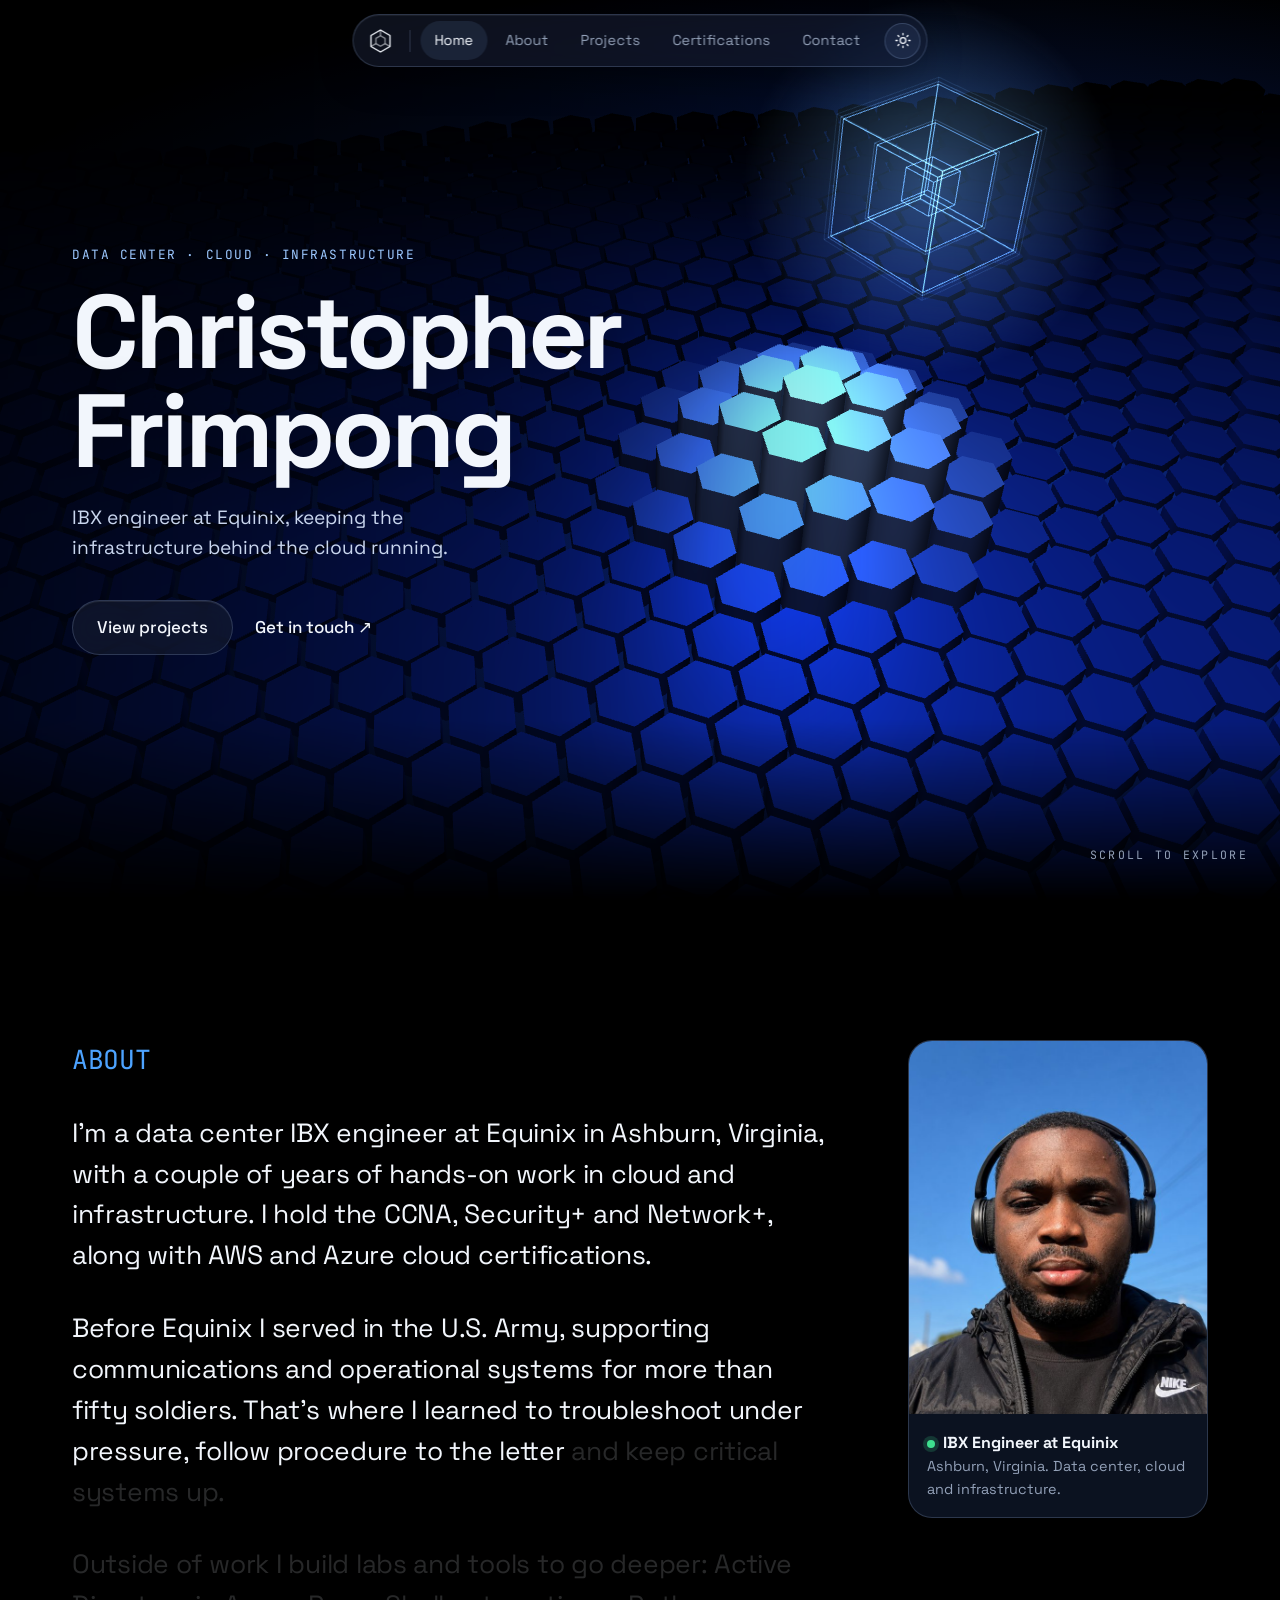
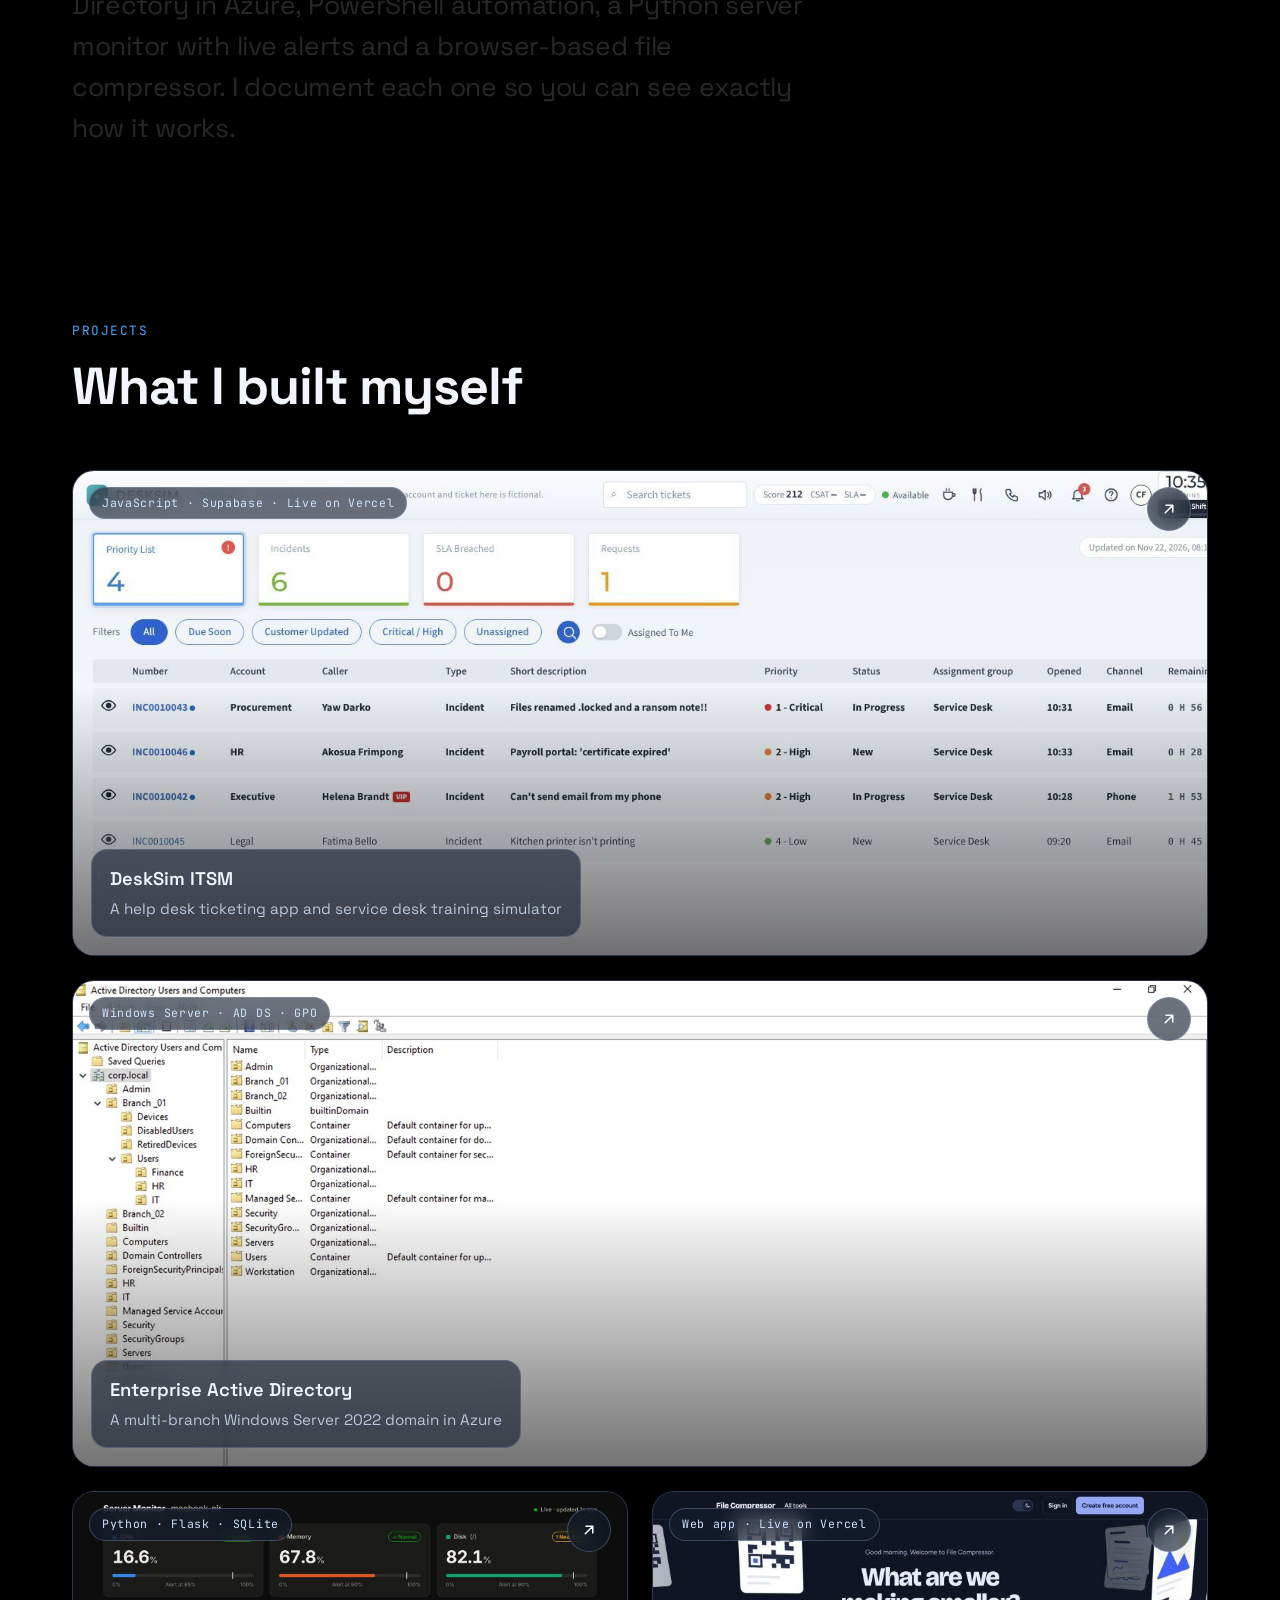
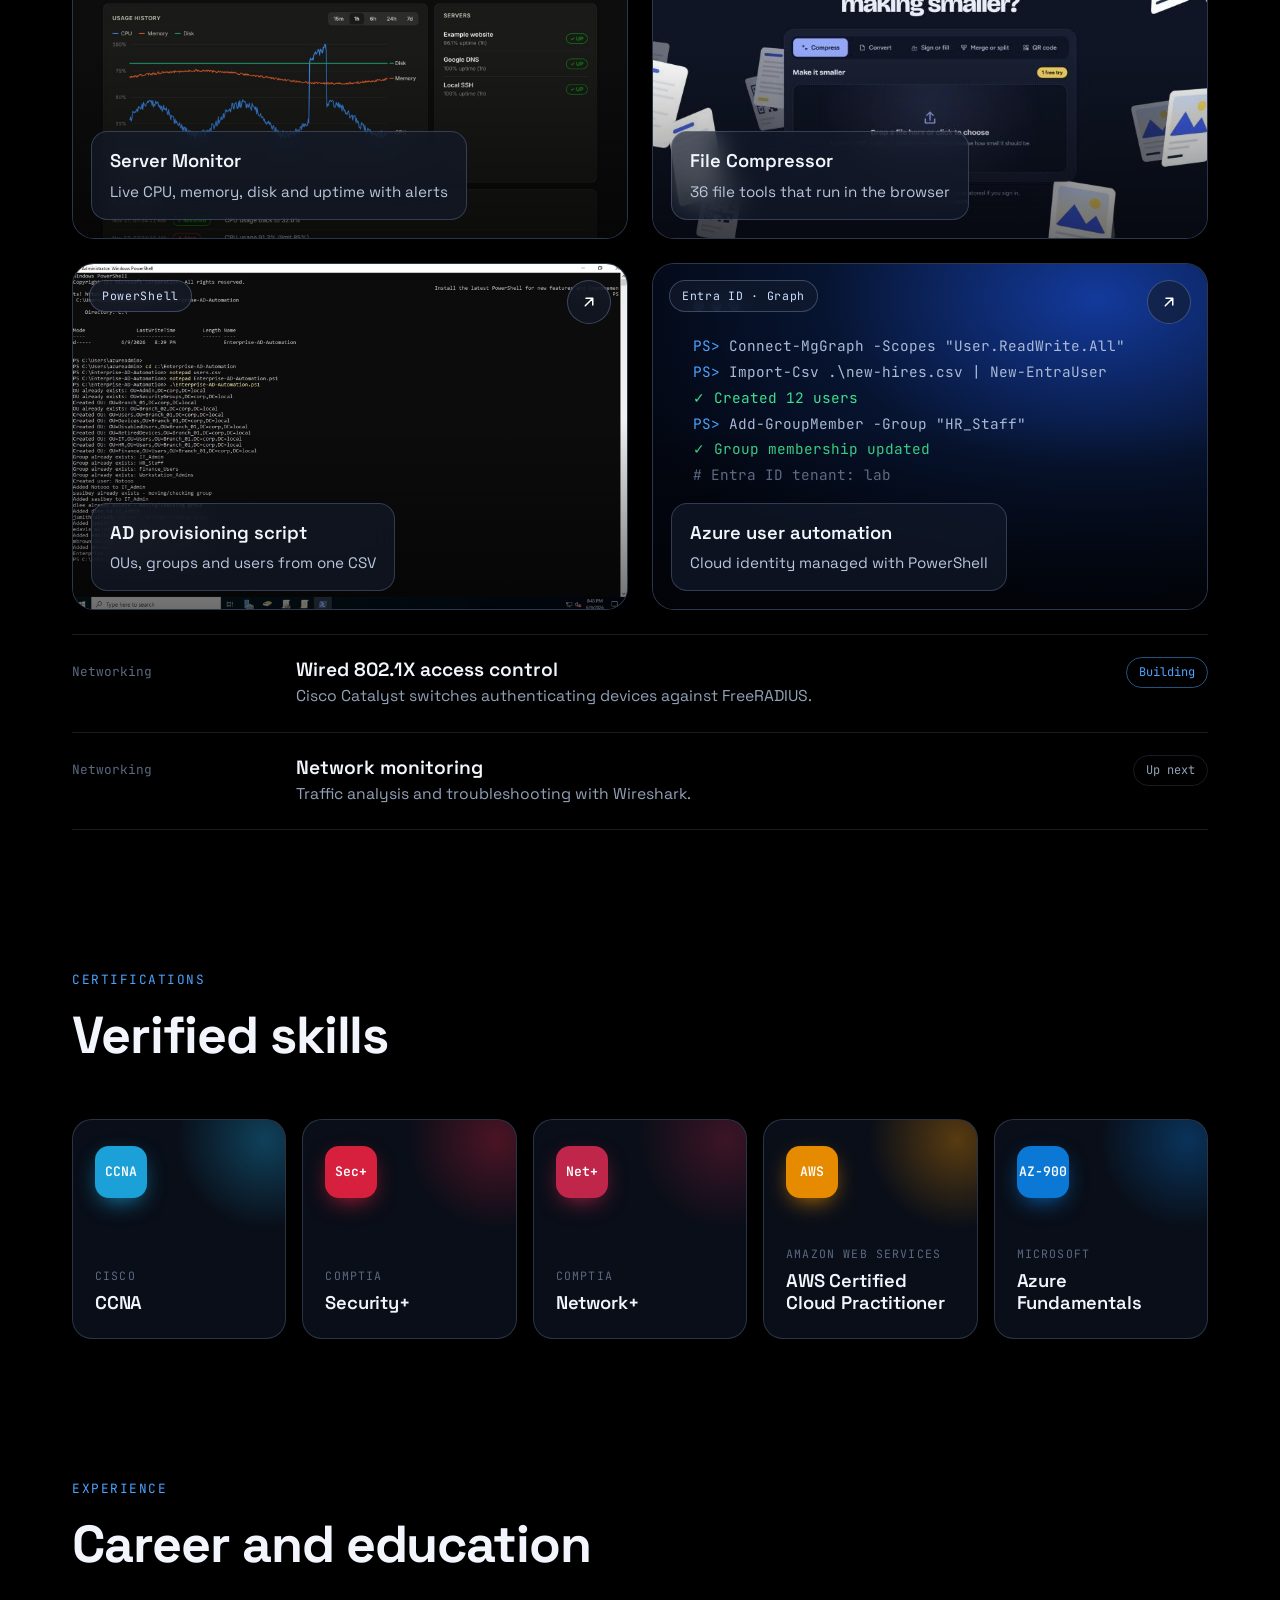
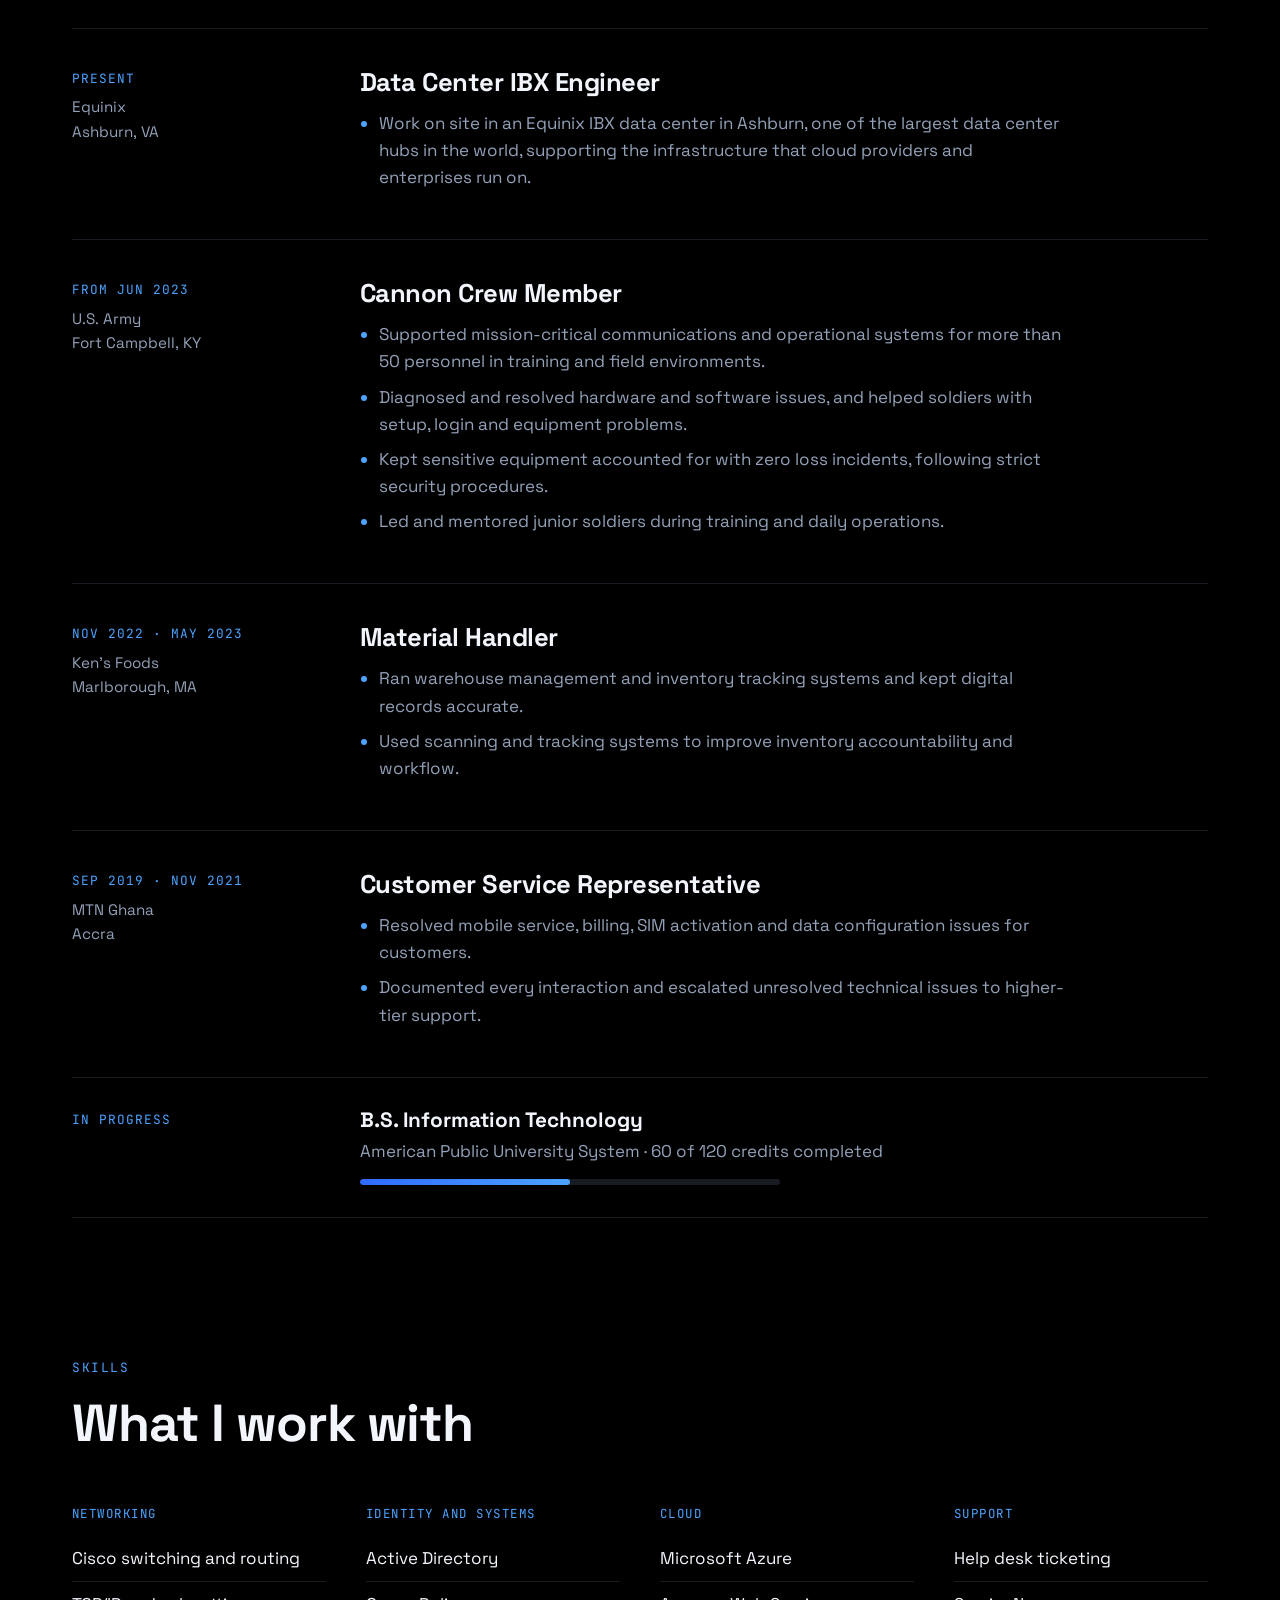
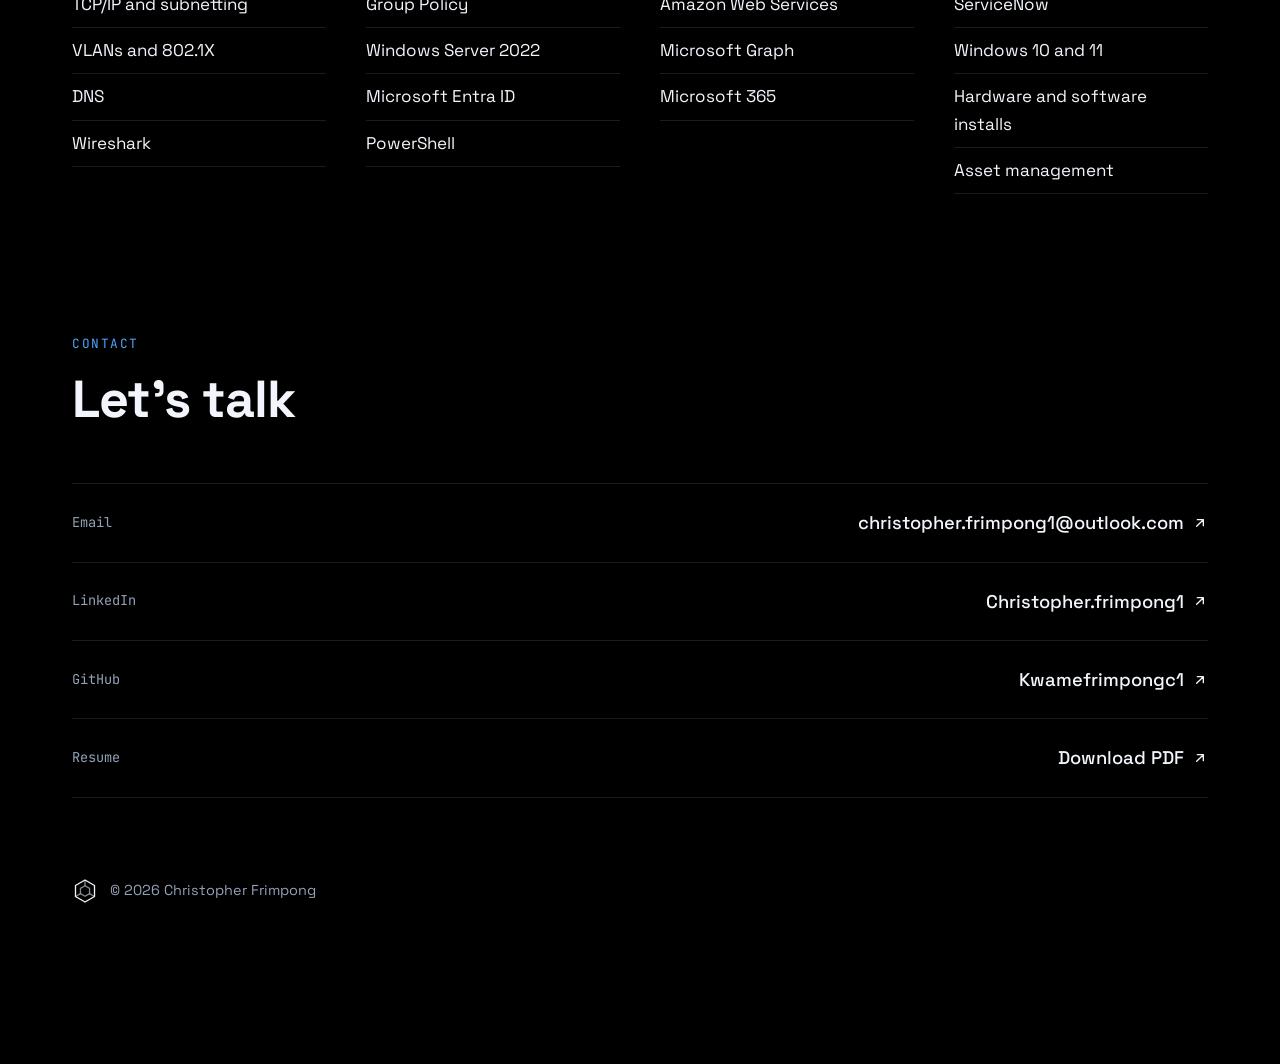
==== commit 3e9efef7: "Add DeskSim ITSM project" ====
--- a/index.html
+++ b/index.html
@@ -60,6 +60,12 @@
         <h2 class="section-title">What I built myself</h2>
 
         <div class="proj-grid">
+            <a class="proj wide" href="projects/desksim.html">
+                <img src="images/desksim-priority.jpg" alt="DeskSim help desk app showing a priority list of tickets with count cards and SLA timers" loading="lazy">
+                <span class="pill">JavaScript · Supabase · Live on Vercel</span>
+                <span class="go"><svg viewBox="0 0 24 24" fill="none" stroke="currentColor" stroke-width="2" stroke-linecap="round" stroke-linejoin="round" aria-hidden="true"><path d="M7 17 17 7M8 7h9v9"/></svg></span>
+                <span class="cap"><strong>DeskSim ITSM</strong><span>A help desk ticketing app and service desk training simulator</span></span>
+            </a>
             <a class="proj wide" href="projects/active-directory-lab.html">
                 <img src="images/ad-ou-structure.jpg" alt="Active Directory Users and Computers showing the corp.local OU tree" loading="lazy">
                 <span class="pill">Windows Server · AD DS · GPO</span>
@@ -103,7 +109,6 @@
         <div class="upcoming">
             <ul>
                 <li><span class="k">Networking</span><div><h3>Wired 802.1X access control</h3><p>Cisco Catalyst switches authenticating devices against FreeRADIUS.</p></div><span class="chip live">Building</span></li>
-                <li><span class="k">Support</span><div><h3>Help desk ticketing</h3><p>Ticket intake, troubleshooting, escalation and resolution.</p></div><span class="chip">Up next</span></li>
                 <li><span class="k">Networking</span><div><h3>Network monitoring</h3><p>Traffic analysis and troubleshooting with Wireshark.</p></div><span class="chip">Up next</span></li>
             </ul>
         </div>
